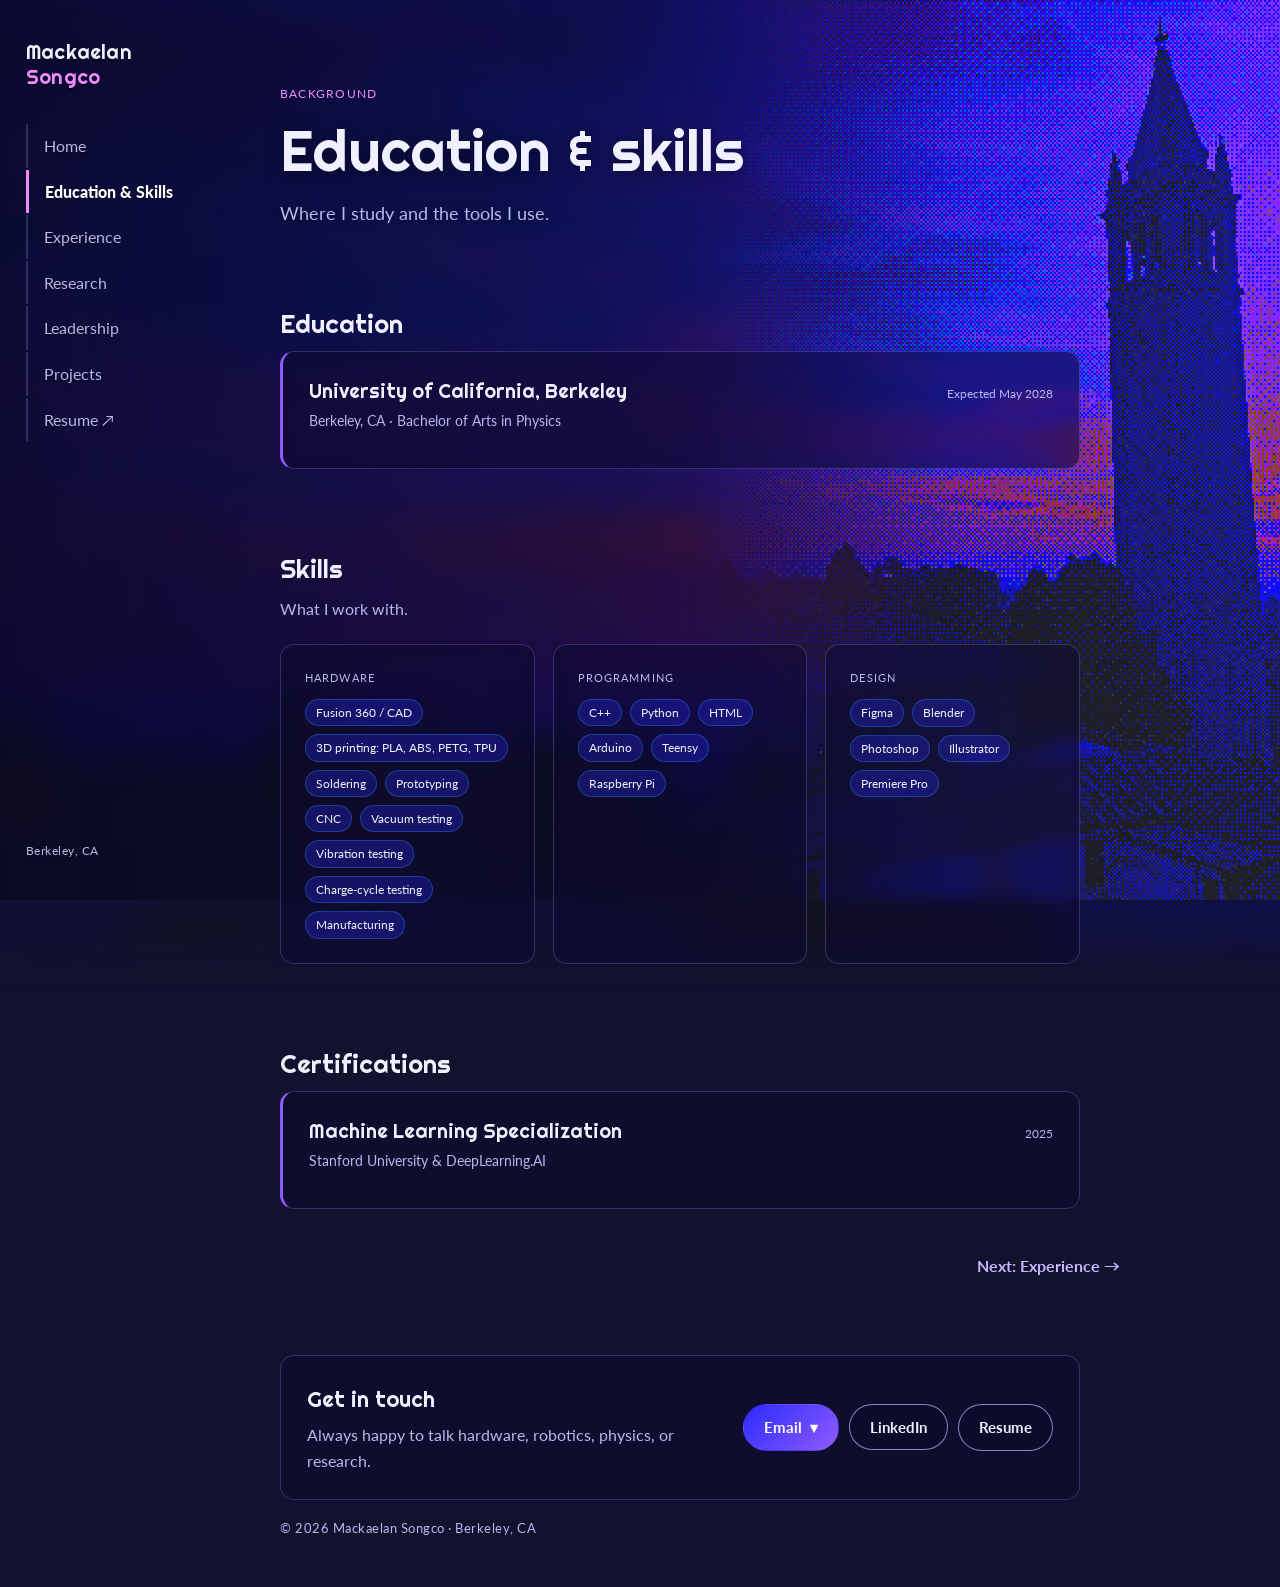
==== education.html @ f4437efa "Point resume links at uploaded PDF" ====
<!DOCTYPE html>
<html lang="en">
<head>
<meta charset="utf-8">
<meta name="viewport" content="width=device-width, initial-scale=1">
<link rel="icon" type="image/png" href="favicon.png">
<title>Education & Skills · Mackaelan Songco</title>
<meta name="description" content="Education and skills of Mackaelan Songco.">
<link rel="preconnect" href="https://fonts.googleapis.com">
<link rel="preconnect" href="https://fonts.gstatic.com" crossorigin>
<link href="https://fonts.googleapis.com/css2?family=Righteous&family=Lato:ital,wght@0,400;0,700;0,900;1,400&display=swap" rel="stylesheet">
<link rel="stylesheet" href="style.css">
</head>
<body>

<nav class="sidebar" aria-label="Main">
  <a class="brand" href="index.html">Mackaelan <span>Songco</span></a>
  <ul>
    <li><a href="index.html">Home</a></li>
    <li><a href="education.html" aria-current="page">Education & Skills</a></li>
    <li><a href="experience.html">Experience</a></li>
    <li><a href="research.html">Research</a></li>
    <li><a href="leadership.html">Leadership</a></li>
    <li><a href="projects.html">Projects</a></li>
    <li><a href="Mackaelan%20Songco%20Resume.pdf" target="_blank" rel="noopener">Resume ↗</a></li>
  </ul>
  <p class="side-foot">Berkeley, CA</p>
</nav>

<div class="page">
<main>
  <header class="page-head">
    <div class="wrap">
      <p class="eyebrow">Background</p>
      <h1>Education &amp; skills</h1>
      <p class="lede">Where I study and the tools I use.</p>
    </div>
  </header>
  <section class="block">
    <div class="wrap">
      <h2>Education</h2>
      <div class="entries">
        <article class="entry">
          <div class="entry-head">
            <h3>University of California, Berkeley</h3>
            <span class="when">Expected May 2028</span>
          </div>
          <p class="where">Berkeley, CA · Bachelor of Arts in Physics</p>
        </article>
      </div>
    </div>
  </section>

  <section class="block">
    <div class="wrap">
      <h2>Skills</h2>
      <p class="sub">What I work with.</p>
      <div class="grid">
        <div class="card">
          <p class="kicker">Hardware</p>
          <ul class="tags">
            <li>Fusion 360 / CAD</li><li>3D printing: PLA, ABS, PETG, TPU</li><li>Soldering</li><li>Prototyping</li>
            <li>CNC</li><li>Vacuum testing</li><li>Vibration testing</li><li>Charge-cycle testing</li><li>Manufacturing</li>
          </ul>
        </div>
        <div class="card">
          <p class="kicker">Programming</p>
          <ul class="tags">
            <li>C++</li><li>Python</li><li>HTML</li><li>Arduino</li><li>Teensy</li><li>Raspberry Pi</li>
          </ul>
        </div>
        <div class="card">
          <p class="kicker">Design</p>
          <ul class="tags">
            <li>Figma</li><li>Blender</li><li>Photoshop</li><li>Illustrator</li><li>Premiere Pro</li>
          </ul>
        </div>
      </div>
    </div>
  </section>

  <section class="block">
    <div class="wrap">
      <h2>Certifications</h2>
      <div class="entries">
        <article class="entry">
          <div class="entry-head">
            <h3>Machine Learning Specialization</h3>
            <span class="when">2025</span>
          </div>
          <p class="where">Stanford University &amp; DeepLearning.AI</p>
        </article>
      </div>
    </div>
  </section>
</main>
<div class="wrap next"><a href="experience.html">Next: Experience →</a></div>

<footer id="contact">
  <div class="wrap">
    <div class="card contact-card">
      <div>
        <h2>Get in touch</h2>
        <p class="sub">Always happy to talk hardware, robotics, physics, or research.</p>
      </div>
      <div class="links">
        <details class="email-box">
          <summary class="btn primary">Email</summary>
          <div class="email-list">
            <a href="mailto:mackaelansongco@berkeley.edu">mackaelansongco@berkeley.edu</a>
            <a href="mailto:mackaelansongco@gmail.com">mackaelansongco@gmail.com</a>
          </div>
        </details>
        <a class="btn" href="https://www.linkedin.com/in/mackaelan-songco-5a1137248/">LinkedIn</a>
        <a class="btn" href="Mackaelan%20Songco%20Resume.pdf" target="_blank" rel="noopener">Resume</a>
      </div>
    </div>
    <p class="small">© <span class="yr">2026</span> Mackaelan Songco · Berkeley, CA</p>
  </div>
</footer>
<script>
document.querySelectorAll('.yr').forEach(e => e.textContent = new Date().getFullYear());
document.addEventListener('click', e => { const d = document.querySelector('.email-box'); if (d && d.open && !d.contains(e.target)) d.open = false; });
</script>
</div>
</body>
</html>
---- style.css ----
/* Theme drawn from the dithered Campanile-at-dusk background:
   electric blue sky, violet haze, a thin magenta/orange sunset band, near-black silhouettes. */
:root {
  --night: #12122e;
  --ink: #f1f0ff;
  --ink-soft: #b9b8ec;
  --blue: #2b2bff;
  --sky: #2f8cff;
  --violet: #8f5bff;
  --magenta: #bb00dd;
  --sunset: #ee8cff;
  --glass: rgba(14, 12, 44, .58);
  --glass-strong: rgba(14, 12, 44, .78);
  --line: rgba(160, 150, 255, .26);
  --radius: 14px;
  --sidebar: 240px;
  --display: "Righteous", "Trebuchet MS", sans-serif;
  --sans: "Lato", -apple-system, BlinkMacSystemFont, "Segoe UI", Roboto, Helvetica, Arial, sans-serif;
  --pixel: var(--sans);
  --mono: var(--sans);
  color-scheme: dark;
}
* { box-sizing: border-box; }
html { scroll-behavior: smooth; }
body {
  margin: 0;
  font-family: var(--sans);
  color: var(--ink);
  background: var(--night);
  line-height: 1.6;
  -webkit-font-smoothing: antialiased;
  min-height: 100vh;
}

/* Fixed background, in three layers:
   1) html::before  – the image stretched to cover, blurred and dimmed, so wide screens stay on-theme
   2) body::before  – the full image at full height on the right, fading in from the left (whole tower + sunset visible)
   3) body::after   – a left-side shade so text stays readable */
html::before, body::before, body::after {
  content: ""; position: fixed; inset: 0; pointer-events: none;
}
html::before {
  z-index: -3;
  background: url("Background.png") center / cover no-repeat,
              linear-gradient(180deg, #3a1fd9 0%, #2424ff 45%, #7b3cff 62%, #c0398f 70%, #1c1c3a 78%, #14142e 100%);
  filter: blur(18px) brightness(.55) saturate(1.1);
  transform: scale(1.1);
}
body::before {
  z-index: -2;
  background: url("Background.png") right center / auto 100% no-repeat;
  image-rendering: pixelated;
  -webkit-mask-image: linear-gradient(90deg, transparent 0, transparent calc(100% - 100vh * .658), #000 calc(100% - 100vh * .658 + 260px));
          mask-image: linear-gradient(90deg, transparent 0, transparent calc(100% - 100vh * .658), #000 calc(100% - 100vh * .658 + 260px));
}
body::after {
  z-index: -1;
  background: linear-gradient(90deg, rgba(10, 9, 32, .82) 0%, rgba(10, 9, 32, .55) 45%, rgba(10, 9, 32, .12) 78%, rgba(10, 9, 32, 0) 100%);
}

a { color: #c9b6ff; text-underline-offset: 3px; }
a:hover { color: var(--sunset); }
::selection { background: var(--violet); color: #fff; }

/* ---------- Vertical, transparent sidebar ---------- */
.sidebar {
  position: fixed; top: 0; left: 0; bottom: 0; width: var(--sidebar);
  padding: 40px 26px 28px;
  display: flex; flex-direction: column; gap: 34px;
  background: transparent;
  z-index: 10;
}
.brand {
  font-family: var(--display); font-size: 1.25rem; line-height: 1.25; letter-spacing: .01em;
  color: var(--ink); text-decoration: none; text-shadow: 0 2px 0 rgba(0,0,0,.45);
}
.brand span { display: block; color: var(--sunset); }
.sidebar ul { list-style: none; margin: 0; padding: 0; display: flex; flex-direction: column; gap: 2px; }
.sidebar ul a {
  position: relative; display: block; padding: 9px 12px 9px 16px;
  color: var(--ink-soft); text-decoration: none; font-family: var(--sans); font-size: 1rem; font-weight: 400;
  border-left: 2px solid rgba(185, 184, 236, .22);
  transition: color .15s ease, border-color .15s ease, padding-left .15s ease;
  text-shadow: 0 1px 2px rgba(0,0,0,.6);
}
.sidebar ul a:hover { color: var(--ink); border-left-color: var(--violet); padding-left: 20px; }
.sidebar ul a[aria-current="page"] { color: #fff; border-left: 3px solid var(--sunset); font-weight: 900; }
.sidebar .side-foot { margin-top: auto; font-family: var(--pixel); font-size: .72rem; color: var(--ink-soft); letter-spacing: .04em; text-shadow: 0 1px 2px rgba(0,0,0,.6); }

.page { margin-left: var(--sidebar); }
.wrap { max-width: 880px; padding: 0 40px; }

@media (max-width: 860px) {
  .sidebar { position: static; width: auto; padding: 22px 20px 6px; gap: 14px; }
  .sidebar ul { flex-direction: row; overflow-x: auto; scrollbar-width: none; gap: 4px; }
  .sidebar ul::-webkit-scrollbar { display: none; }
  .sidebar ul a { white-space: nowrap; border-left: 0; border-bottom: 2px solid rgba(185, 184, 236, .22); padding: 6px 10px; }
  .sidebar ul a:hover { padding-left: 10px; border-bottom-color: var(--violet); }
  .sidebar ul a[aria-current="page"] { border-left: 0; border-bottom: 3px solid var(--sunset); }
  .sidebar .side-foot { display: none; }
  .brand span { display: inline; }
  .page { margin-left: 0; }
  .wrap { padding: 0 20px; }
  body::after { background: linear-gradient(180deg, rgba(10, 9, 32, .72), rgba(10, 9, 32, .5)); }
  body::before { -webkit-mask-image: none; mask-image: none; }
}

/* ---------- Headings ---------- */
.page-head { padding: 84px 0 36px; }
.eyebrow { font-family: var(--pixel); font-size: .78rem; letter-spacing: .1em; text-transform: uppercase; color: var(--sunset); margin: 0 0 14px; }
h1 { font-family: var(--display); font-weight: 400; font-size: clamp(2.3rem, 5.5vw, 3.6rem); line-height: 1.1; letter-spacing: 0; margin: 0 0 18px; text-shadow: 0 3px 18px rgba(0,0,0,.45); }
h2 { font-family: var(--display); font-weight: 400; font-size: 1.6rem; letter-spacing: 0; margin: 0 0 6px; }
.lede { font-size: 1.12rem; color: var(--ink-soft); max-width: 58ch; margin: 0; text-shadow: 0 1px 8px rgba(0,0,0,.5); }
.sub { color: var(--ink-soft); margin: 0 0 22px; }

.hero { padding: 120px 0 64px; }
.hero h1 { font-size: clamp(2.6rem, 6.5vw, 4.4rem); max-width: 14ch; }
.hero .lede { margin-bottom: 32px; }

/* ---------- Buttons ---------- */
.btns { display: flex; flex-wrap: wrap; gap: 12px; }
.btn {
  display: inline-block; padding: 10px 20px; border-radius: 999px;
  font-family: var(--sans); font-weight: 700; font-size: .95rem; text-decoration: none;
  border: 1.5px solid rgba(201, 182, 255, .7); color: var(--ink);
  background: rgba(14, 12, 44, .35); backdrop-filter: blur(4px);
  transition: background .15s ease, border-color .15s ease, color .15s ease;
}
.btn:hover { border-color: var(--sunset); color: #fff; background: rgba(238, 140, 255, .16); }
.btn.primary { background: linear-gradient(135deg, var(--blue), var(--violet)); border-color: transparent; color: #fff; }
.btn.primary:hover { background: linear-gradient(135deg, var(--violet), var(--magenta)); color: #fff; }

section.block { padding: 40px 0; }

/* ---------- Glass cards ---------- */
.grid { display: grid; gap: 18px; grid-template-columns: repeat(auto-fit, minmax(240px, 1fr)); }
.card, .entry, .stat, .courses li {
  background: var(--glass);
  border: 1px solid var(--line);
  border-radius: var(--radius);
  backdrop-filter: blur(8px) saturate(120%);
  -webkit-backdrop-filter: blur(8px) saturate(120%);
}
.card { padding: 24px; transition: transform .2s ease, border-color .2s ease, background .2s ease; }
a.card { display: block; color: inherit; text-decoration: none; }
a.card:hover { transform: translateY(-3px); border-color: rgba(238, 140, 255, .6); background: var(--glass-strong); color: inherit; }
a.card .go { color: #c9b6ff; font-weight: 600; font-size: .9rem; }
a.card:hover .go { color: var(--sunset); }
.card h3 { margin: 0 0 6px; font-family: var(--display); font-weight: 400; font-size: 1.2rem; }
.card p { margin: 0 0 12px; color: var(--ink-soft); }
.kicker { font-family: var(--pixel); font-size: .7rem; letter-spacing: .1em; text-transform: uppercase; color: var(--sky); margin: 0 0 10px; }

/* ---------- Entries ---------- */
.entries { display: grid; gap: 18px; }
.entry { padding: 24px 26px; border-left: 3px solid var(--violet); }
.entry:hover { border-left-color: var(--sunset); }
.entry-head { display: flex; flex-wrap: wrap; justify-content: space-between; gap: 4px 16px; align-items: baseline; }
.entry h3 { margin: 0; font-family: var(--display); font-weight: 400; font-size: 1.22rem; }
.entry h3 .org { font-family: var(--display); font-weight: 400; }
.entry .org { color: #c9b6ff; font-weight: 600; }
.entry .when { font-family: var(--mono); font-size: .78rem; color: var(--ink-soft); white-space: nowrap; }
.entry .where { font-size: .9rem; color: var(--ink-soft); margin: 2px 0 12px; }
.entry ul.points { margin: 0 0 14px; padding-left: 20px; }
.entry ul.points li { margin: 4px 0; }
.entry ul.points li::marker { color: var(--sunset); }
.badge { display: inline-block; font-family: var(--pixel); font-size: .62rem; letter-spacing: .06em; padding: 3px 8px; border-radius: 999px; background: var(--sunset); color: #1b0f2e; margin-left: 8px; vertical-align: middle; }
.tags { display: flex; flex-wrap: wrap; gap: 8px; list-style: none; padding: 0; margin: 0; }
.tags li { background: rgba(43, 43, 255, .28); border: 1px solid rgba(47, 140, 255, .35); color: var(--ink); font-size: .76rem; padding: 3px 10px; border-radius: 999px; }

/* ---------- Projects ---------- */
.project { display: grid; grid-template-columns: 1fr 1.2fr; gap: 26px; align-items: center; }
.project svg { width: 100%; height: auto; border-radius: 10px; display: block; image-rendering: pixelated; }
.project ul.points li::marker { color: var(--sunset); }
@media (max-width: 1100px) { .project { grid-template-columns: 1fr; } }

/* ---------- Lists ---------- */
.now { list-style: none; padding: 0; margin: 0; display: grid; gap: 10px; }
.now li { position: relative; padding-left: 22px; }
.now li::before { content: ""; position: absolute; left: 2px; top: .55em; width: 8px; height: 8px; background: var(--sunset); }
.now strong { color: var(--ink); }
.now span { color: var(--ink-soft); }
.now-box { padding: 22px 24px; }

.courses { list-style: none; padding: 0; margin: 0; display: grid; gap: 12px; }
.courses li { display: grid; grid-template-columns: 110px 1fr auto; gap: 16px; align-items: baseline; padding: 14px 20px; border-radius: var(--radius); }
.courses .code { font-family: var(--mono); color: var(--sunset); font-weight: 600; }
.courses .term { font-family: var(--mono); font-size: .78rem; color: var(--ink-soft); }
@media (max-width: 560px) { .courses li { grid-template-columns: 1fr; gap: 2px; } }

.stats { display: grid; grid-template-columns: repeat(auto-fit, minmax(150px, 1fr)); gap: 14px; }
.stat { padding: 18px 20px; }
.stat b { display: block; font-family: var(--display); font-weight: 400; font-size: 2rem; line-height: 1.15; color: var(--sunset); margin-bottom: 4px; }
.stat span { font-size: .86rem; color: var(--ink-soft); }

/* ---------- Next link ---------- */
.next { display: flex; justify-content: flex-end; padding: 4px 0 40px; }
.next a { font-family: var(--sans); font-weight: 700; text-decoration: none; }

/* ---------- Footer / contact ---------- */
footer { padding: 36px 0 48px; }
footer .wrap { display: grid; gap: 18px; }
footer .contact-card { padding: 26px; display: grid; grid-template-columns: 1fr auto; gap: 20px; align-items: center; }
footer h2 { font-size: 1.35rem; }
footer .sub { margin: 0; }
footer .links { display: flex; flex-wrap: wrap; gap: 10px; }
footer .small { color: var(--ink-soft); font-size: .8rem; margin: 0; font-family: var(--pixel); letter-spacing: .04em; }
@media (max-width: 1000px) { footer .contact-card { grid-template-columns: 1fr; } }

/* Email reveal */
.email-box { position: relative; }
.email-box summary { list-style: none; cursor: pointer; user-select: none; }
.email-box summary::-webkit-details-marker { display: none; }
.email-box summary::after { content: "▾"; display: inline-block; margin-left: 8px; transition: transform .2s ease; }
.email-box[open] summary::after { transform: rotate(180deg); }
.email-list {
  position: absolute; bottom: calc(100% + 8px); left: 0; z-index: 20;
  display: grid; gap: 4px; min-width: 280px;
  background: var(--glass-strong); border: 1px solid var(--line); border-radius: var(--radius);
  backdrop-filter: blur(10px); -webkit-backdrop-filter: blur(10px);
  padding: 10px; box-shadow: 0 12px 30px rgba(0,0,0,.4);
}
.email-list a { display: block; padding: 8px 12px; border-radius: 10px; text-decoration: none; font-weight: 500; color: var(--ink); }
.email-list a:hover { background: rgba(238, 140, 255, .18); color: #fff; }

/* ---------- Clickable projects + detail pop-up ---------- */
.project { cursor: pointer; }
.project:hover, .project:focus-visible { border-color: rgba(238, 140, 255, .6); background: var(--glass-strong); outline: none; }
.project .meta { font-family: var(--mono); font-size: .8rem; color: var(--ink-soft); margin: 0 0 10px; }
.project .go { display: inline-block; margin-top: 14px; color: #c9b6ff; font-weight: 700; font-size: .9rem; }
.project:hover .go, .project:focus-visible .go { color: var(--sunset); }

.project-dialog {
  width: min(960px, calc(100vw - 32px)); max-height: calc(100vh - 48px);
  padding: 0; border: 1px solid transparent; border-radius: 18px;
  background: rgba(14, 12, 44, .92); color: var(--ink);
  backdrop-filter: blur(14px); -webkit-backdrop-filter: blur(14px);
  box-shadow: 0 30px 80px rgba(0, 0, 0, .55);
  overflow: auto;
}
.project-dialog::backdrop { background: rgba(8, 6, 26, .7); backdrop-filter: blur(4px); }
.project-dialog[open] { display: grid; grid-template-columns: 1.15fr 1fr; }
/* Open: the window grows out of the card you clicked; content rises in after it. Close: it shrinks and fades. */
.project-dialog.anim-in { animation: dlg-in .45s cubic-bezier(.16, 1, .3, 1) both; }
.project-dialog.anim-in::backdrop { animation: bd-in .35s ease both; }
.project-dialog.anim-in .dlg-gallery { animation: dlg-rise .5s .08s cubic-bezier(.16, 1, .3, 1) both; }
.project-dialog.anim-in .dlg-body { animation: dlg-rise .5s .16s cubic-bezier(.16, 1, .3, 1) both; }
.project-dialog.anim-out { animation: dlg-out .24s cubic-bezier(.4, 0, 1, 1) both; }
.project-dialog.anim-out::backdrop { animation: bd-out .24s ease both; }
@keyframes dlg-in { from { opacity: 0; transform: translate(var(--dx, 0), var(--dy, 0)) scale(.55); } to { opacity: 1; transform: none; } }
@keyframes dlg-out { from { opacity: 1; transform: none; } to { opacity: 0; transform: translateY(14px) scale(.94); } }
@keyframes dlg-rise { from { opacity: 0; transform: translateY(14px); } to { opacity: 1; transform: none; } }
@keyframes bd-in { from { opacity: 0; } to { opacity: 1; } }
@keyframes bd-out { from { opacity: 1; } to { opacity: 0; } }
.project:active { transform: scale(.985); }
@media (prefers-reduced-motion: reduce) {
  .project-dialog.anim-in, .project-dialog.anim-out, .project-dialog.anim-in .dlg-gallery, .project-dialog.anim-in .dlg-body,
  .project-dialog.anim-in::backdrop, .project-dialog.anim-out::backdrop { animation-duration: .01ms; animation-delay: 0s; }
}
.dlg-close {
  position: absolute; top: 12px; right: 12px; z-index: 2; width: 36px; height: 36px; border-radius: 50%;
  border: 1px solid var(--line); background: rgba(14, 12, 44, .7); color: var(--ink); font-size: 1rem; cursor: pointer;
}
.dlg-close:hover { border-color: var(--sunset); color: var(--sunset); }
.dlg-gallery { padding: 20px; display: grid; gap: 12px; align-content: start; }
.dlg-main { border-radius: 12px; overflow: hidden; background: #0b0a24; aspect-ratio: 4 / 3; display: grid; place-items: center; }
.dlg-main img, .dlg-main svg { width: 100%; height: 100%; object-fit: cover; display: block; }
.dlg-main:has(> svg) { aspect-ratio: 360 / 220; }
.dlg-thumbs { display: grid; grid-template-columns: repeat(auto-fill, minmax(70px, 1fr)); gap: 8px; }
.dlg-thumbs button { padding: 0; border: 2px solid transparent; border-radius: 8px; overflow: hidden; cursor: pointer; background: none; aspect-ratio: 1; }
.dlg-thumbs button img { width: 100%; height: 100%; object-fit: cover; display: block; }
.dlg-thumbs button.on, .dlg-thumbs button:hover { border-color: var(--sunset); }
.dlg-body { padding: 28px 28px 28px 8px; }
.dlg-body h3 { font-family: var(--display); font-weight: 400; font-size: 1.7rem; margin: 0 0 12px; padding-right: 40px; }
.dlg-body h4 { font-family: var(--display); font-weight: 400; font-size: 1.05rem; color: #c9b6ff; margin: 20px 0 6px; }
.dlg-body .dlg-overview { color: var(--ink-soft); margin: 0; }
.dlg-body ul.points { margin: 0; padding-left: 20px; }
.dlg-body ul.points li { margin: 4px 0; }
.dlg-body ul.points li::marker { color: var(--sunset); }
@media (max-width: 760px) {
  .project-dialog[open] { grid-template-columns: 1fr; }
  .dlg-body { padding: 4px 22px 24px; }
}

/* Keep the page behind still while a project window is open */
html { scrollbar-gutter: stable; }
html:has(.project-dialog[open]) { overflow: hidden; }
.project-dialog { overscroll-behavior: contain; }
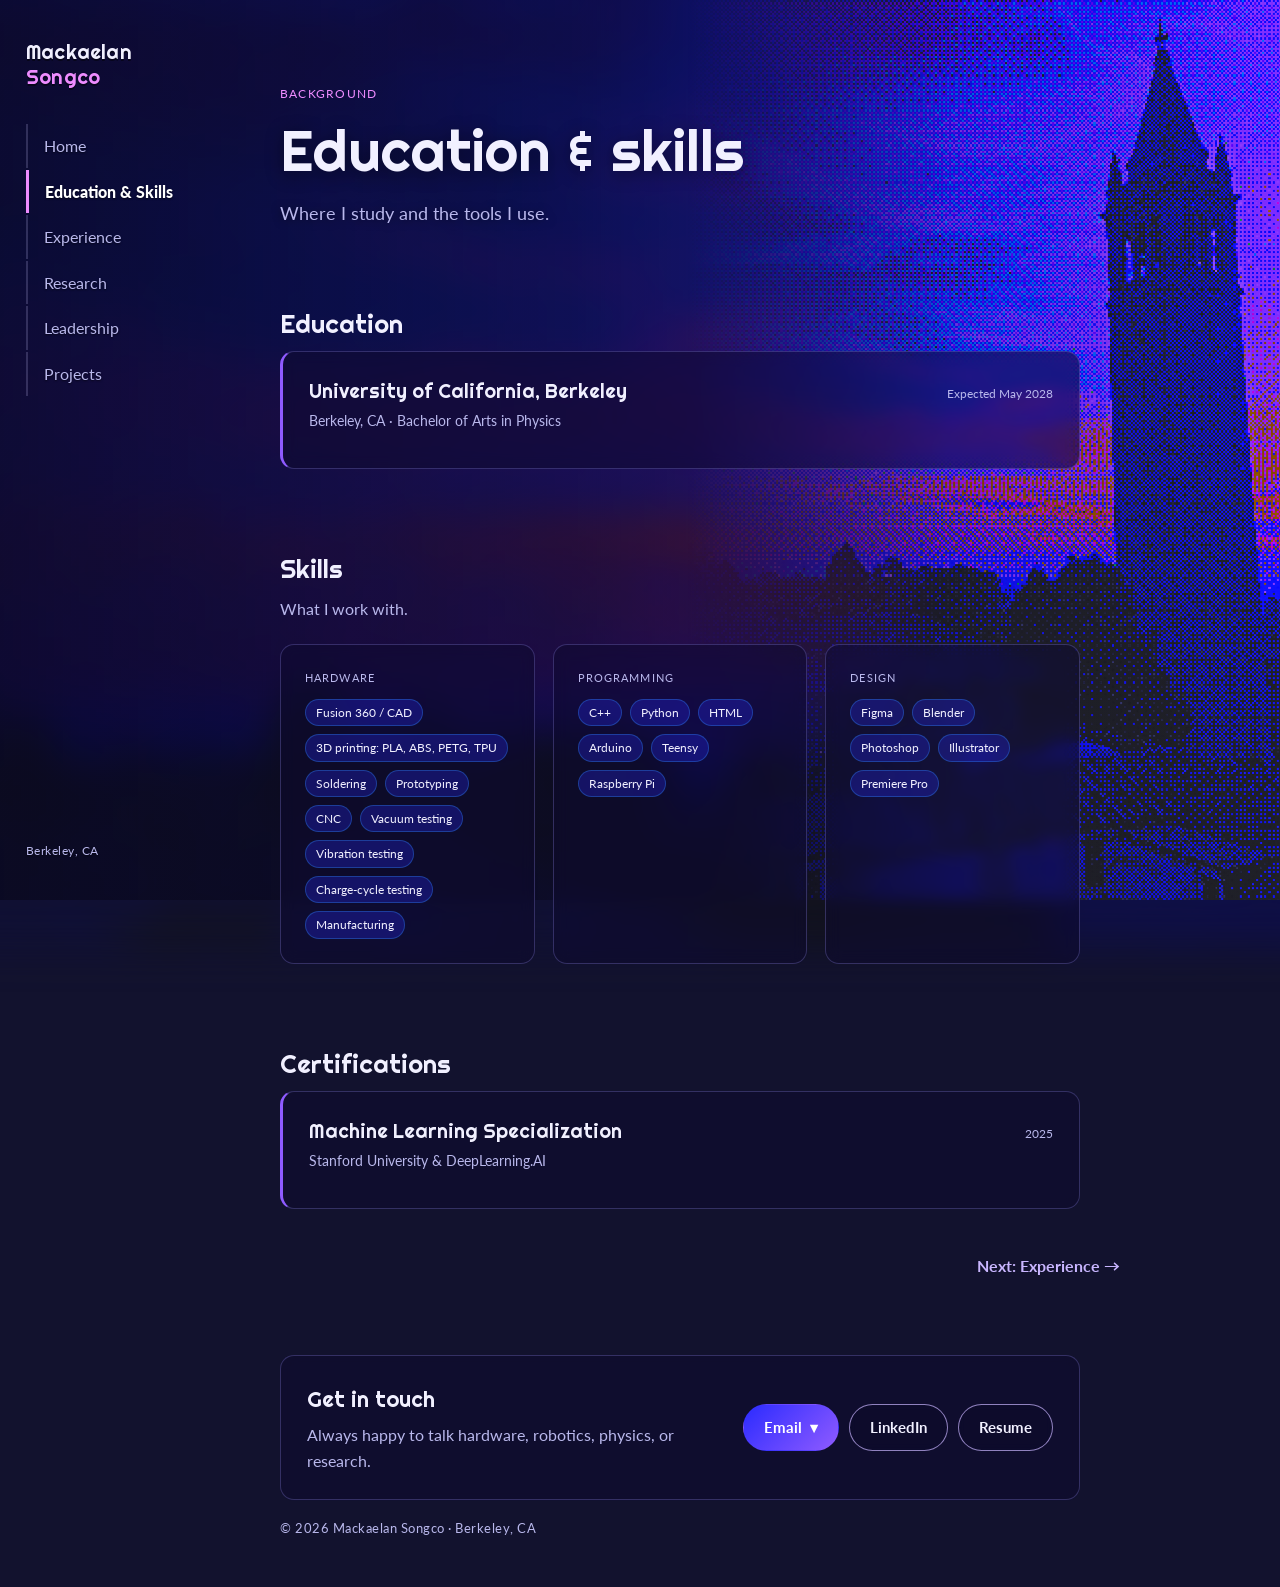
==== commit 89501f70: "Resume opens in a pop-up viewer; remove menu link" ====
--- a/education.html
+++ b/education.html
@@ -22,7 +22,6 @@
     <li><a href="research.html">Research</a></li>
     <li><a href="leadership.html">Leadership</a></li>
     <li><a href="projects.html">Projects</a></li>
-    <li><a href="Mackaelan%20Songco%20Resume.pdf" target="_blank" rel="noopener">Resume ↗</a></li>
   </ul>
   <p class="side-foot">Berkeley, CA</p>
 </nav>
@@ -112,7 +111,7 @@
           </div>
         </details>
         <a class="btn" href="https://www.linkedin.com/in/mackaelan-songco-5a1137248/">LinkedIn</a>
-        <a class="btn" href="Mackaelan%20Songco%20Resume.pdf" target="_blank" rel="noopener">Resume</a>
+        <a class="btn" href="Mackaelan%20Songco%20Resume.pdf" data-open-resume>Resume</a>
       </div>
     </div>
     <p class="small">© <span class="yr">2026</span> Mackaelan Songco · Berkeley, CA</p>
@@ -122,6 +121,39 @@
 document.querySelectorAll('.yr').forEach(e => e.textContent = new Date().getFullYear());
 document.addEventListener('click', e => { const d = document.querySelector('.email-box'); if (d && d.open && !d.contains(e.target)) d.open = false; });
 </script>
+<dialog class="project-dialog resume-dialog" id="dlg-resume" aria-labelledby="dlg-resume-title">
+  <div class="resume-head">
+    <h3 id="dlg-resume-title">Resume</h3>
+    <div class="resume-actions">
+      <a class="btn" href="Mackaelan%20Songco%20Resume.pdf" download>Download</a>
+      <a class="btn" href="Mackaelan%20Songco%20Resume.pdf" target="_blank" rel="noopener">Open in new tab ↗</a>
+    </div>
+  </div>
+  <button class="dlg-close" type="button" aria-label="Close">✕</button>
+  <div class="resume-frame"><iframe title="Mackaelan Songco's resume" data-src="Mackaelan%20Songco%20Resume.pdf#view=FitH&amp;navpanes=0"></iframe></div>
+</dialog>
+<script>
+(() => {
+  const d = document.getElementById('dlg-resume'); if (!d) return;
+  const frame = d.querySelector('iframe');
+  const close = () => {
+    if (!d.open || d.classList.contains('anim-out')) return;
+    d.classList.remove('anim-in'); d.classList.add('anim-out');
+    setTimeout(() => { d.classList.remove('anim-out'); d.close(); }, 250);
+  };
+  document.querySelectorAll('[data-open-resume]').forEach(btn => btn.addEventListener('click', e => {
+    e.preventDefault();
+    const r = btn.getBoundingClientRect();
+    d.style.setProperty('--dx', `${r.left + r.width / 2 - innerWidth / 2}px`);
+    d.style.setProperty('--dy', `${r.top + r.height / 2 - innerHeight / 2}px`);
+    if (!frame.getAttribute('src')) frame.src = frame.dataset.src;
+    d.classList.remove('anim-out'); d.classList.add('anim-in'); d.showModal();
+  }));
+  d.querySelector('.dlg-close').addEventListener('click', close);
+  d.addEventListener('click', e => { if (e.target === d) close(); });
+  d.addEventListener('cancel', e => { e.preventDefault(); close(); });
+})();
+</script>
 </div>
 </body>
 </html>
--- a/style.css
+++ b/style.css
@@ -285,3 +285,14 @@
 html { scrollbar-gutter: stable; }
 html:has(.project-dialog[open]) { overflow: hidden; }
 .project-dialog { overscroll-behavior: contain; }
+
+/* ---------- Resume viewer (opens like the project windows) ---------- */
+.resume-dialog { width: min(920px, calc(100vw - 32px)); height: calc(100vh - 48px); }
+.resume-dialog[open] { display: flex; flex-direction: column; }
+.resume-head { display: flex; flex-wrap: wrap; align-items: center; justify-content: space-between; gap: 12px; padding: 16px 64px 14px 22px; }
+.resume-head h3 { font-family: var(--display); font-weight: 400; font-size: 1.5rem; margin: 0; }
+.resume-actions { display: flex; flex-wrap: wrap; gap: 8px; }
+.resume-actions .btn { padding: 7px 14px; font-size: .85rem; }
+.resume-frame { flex: 1; min-height: 0; padding: 0 16px 16px; }
+.resume-frame iframe { width: 100%; height: 100%; border: 0; border-radius: 12px; background: #fff; display: block; }
+.project-dialog.anim-in .resume-frame, .project-dialog.anim-in .resume-head { animation: dlg-rise .5s .1s cubic-bezier(.16, 1, .3, 1) both; }
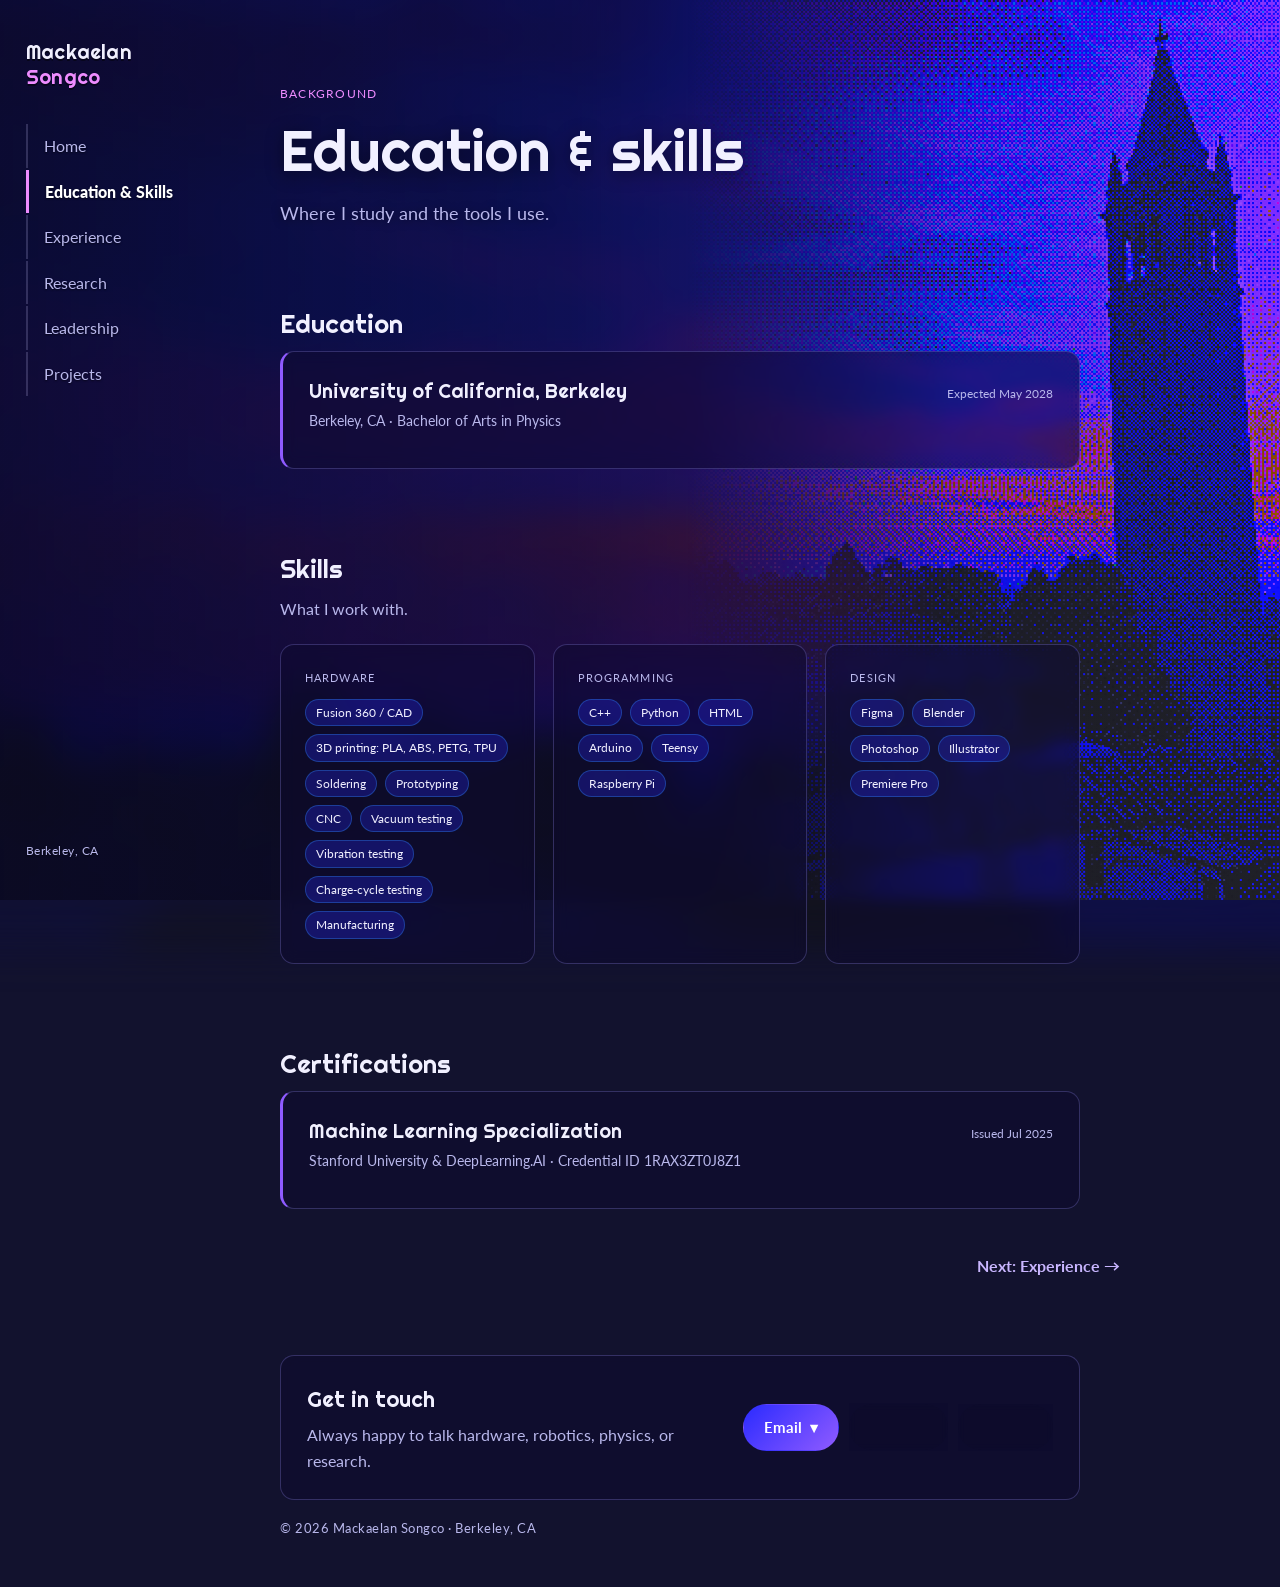
==== commit 669d195c: "Add LinkedIn experience, roles, volunteering, and claw project" ====
--- a/education.html
+++ b/education.html
@@ -85,9 +85,9 @@
         <article class="entry">
           <div class="entry-head">
             <h3>Machine Learning Specialization</h3>
-            <span class="when">2025</span>
+            <span class="when">Issued Jul 2025</span>
           </div>
-          <p class="where">Stanford University &amp; DeepLearning.AI</p>
+          <p class="where">Stanford University &amp; DeepLearning.AI · Credential ID 1RAX3ZT0J8Z1</p>
         </article>
       </div>
     </div>
--- a/style.css
+++ b/style.css
@@ -296,3 +296,27 @@
 .resume-frame { flex: 1; min-height: 0; padding: 0 16px 16px; }
 .resume-frame iframe { width: 100%; height: 100%; border: 0; border-radius: 12px; background: #fff; display: block; }
 .project-dialog.anim-in .resume-frame, .project-dialog.anim-in .resume-head { animation: dlg-rise .5s .1s cubic-bezier(.16, 1, .3, 1) both; }
+
+/* ---------- Home hero photo ---------- */
+.hero-grid { display: grid; grid-template-columns: minmax(0, 1fr) minmax(220px, 300px); gap: 44px; align-items: center; max-width: 1040px; }
+.hero-grid .hero-text { min-width: 0; }
+.hero-photo {
+  margin: 0; border-radius: 22px; overflow: hidden; aspect-ratio: 560 / 680;
+  box-shadow: 0 0 0 1px rgba(238, 140, 255, .35), 0 24px 60px rgba(0, 0, 0, .5), 0 0 70px rgba(143, 91, 255, .35);
+  transition: transform .45s cubic-bezier(.16, 1, .3, 1);
+}
+.hero-photo:hover { transform: scale(1.02); }
+.hero-photo img { width: 100%; height: 100%; object-fit: cover; display: block; }
+@media (max-width: 1100px) { .hero-grid { grid-template-columns: minmax(0, 1fr) 240px; gap: 28px; } }
+@media (max-width: 760px) {
+  .hero-grid { grid-template-columns: 1fr; gap: 24px; }
+  .hero-photo { order: -1; width: min(240px, 68%); }
+}
+.hero-grid:has(.hero-photo[hidden]) { grid-template-columns: 1fr; }
+
+/* ---------- Role history + placeholders ---------- */
+.roles { list-style: none; margin: 0 0 14px; padding: 10px 14px; border-radius: 10px; background: rgba(143, 91, 255, .1); display: grid; gap: 4px; }
+.roles li { display: flex; justify-content: space-between; gap: 12px; flex-wrap: wrap; font-size: .92rem; }
+.roles li span:first-child { font-weight: 700; }
+.roles .when { font-family: var(--mono); font-size: .78rem; color: var(--ink-soft); }
+.ph { color: var(--ink-soft); font-style: italic; opacity: .85; }
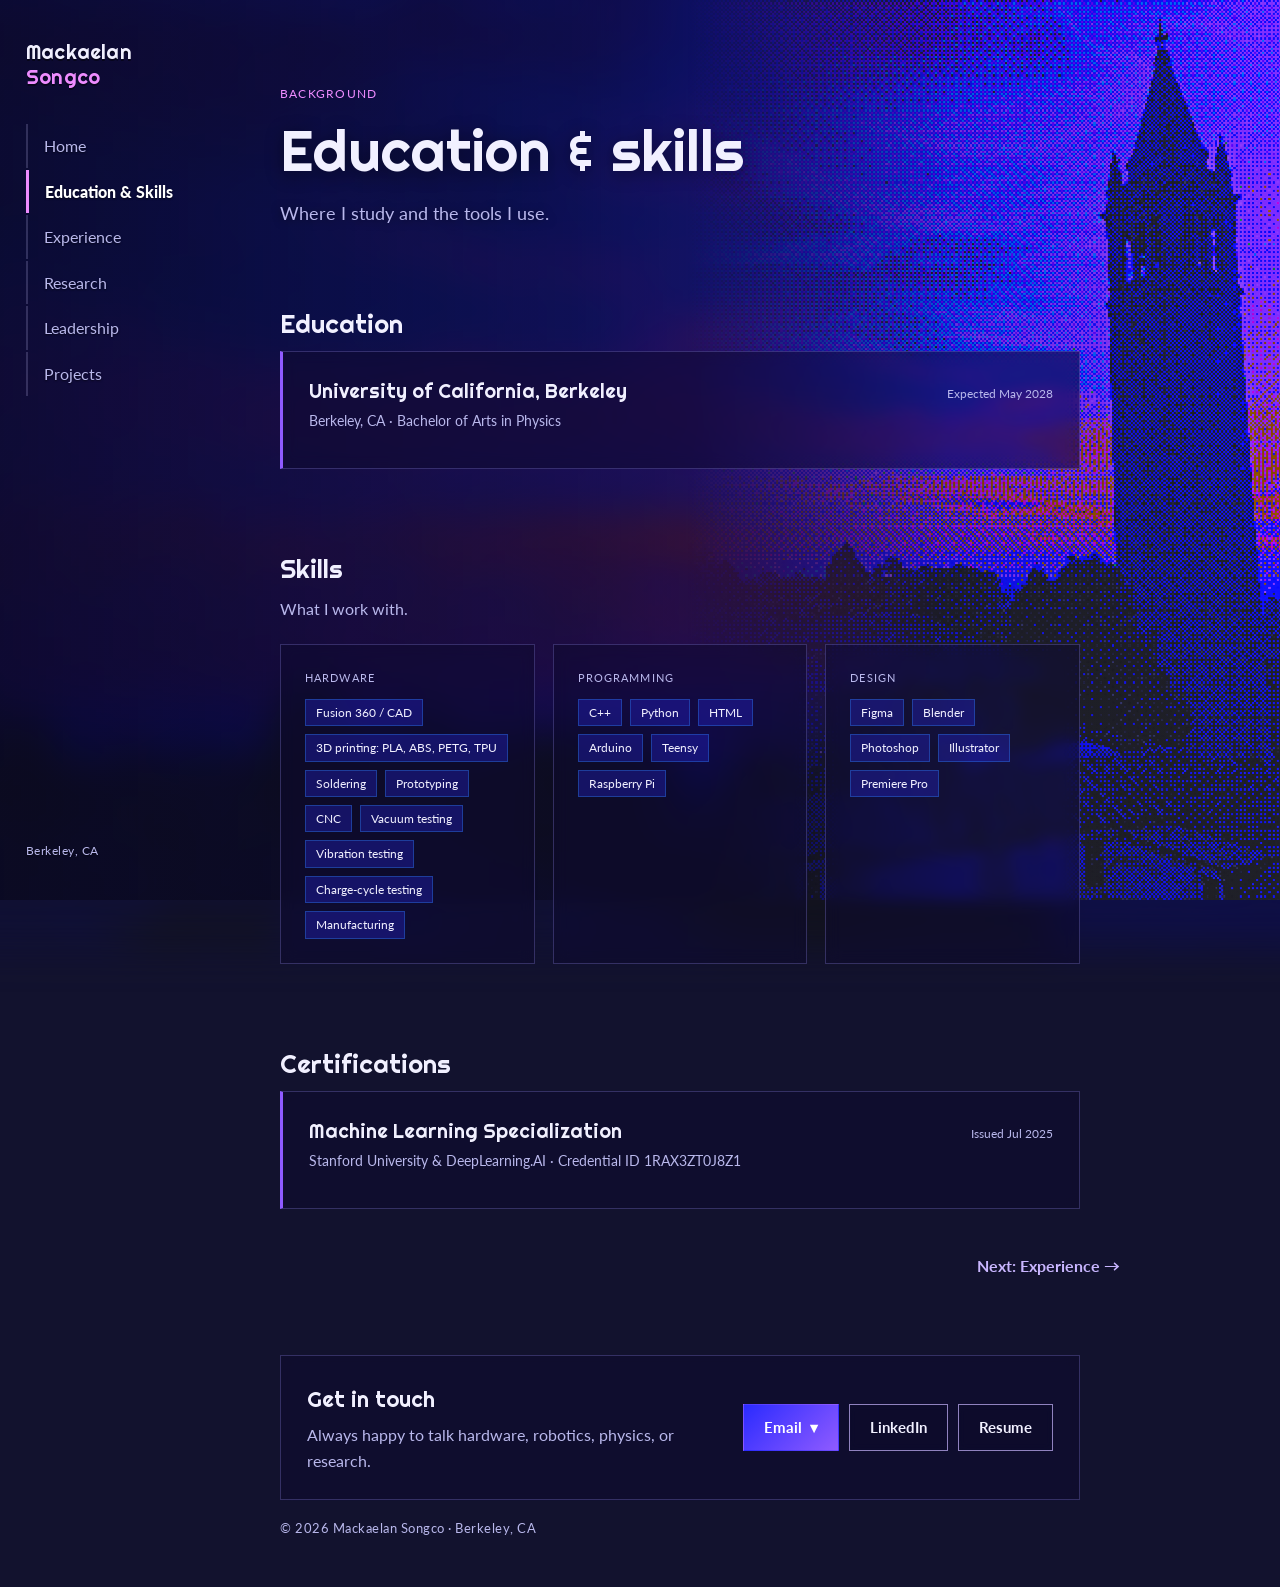
==== commit 35061ac2: "Rotating Instagram belt and themed custom cursor" ====
--- a/education.html
+++ b/education.html
@@ -155,5 +155,6 @@
 })();
 </script>
 </div>
+<script src="cursor.js" defer></script>
 </body>
 </html>
--- a/style.css
+++ b/style.css
@@ -320,3 +320,100 @@
 .roles li span:first-child { font-weight: 700; }
 .roles .when { font-family: var(--mono); font-size: .78rem; color: var(--ink-soft); }
 .ph { color: var(--ink-soft); font-style: italic; opacity: .85; }
+
+/* ---------- Square corners on every box (buttons and tags stay rounded) ---------- */
+:root { --radius: 0; }
+.card, .entry, .stat, .courses li, .contact-card, .roles,
+.project svg, .hero-photo, .project-dialog, .dlg-main, .dlg-thumbs button,
+.email-list, .email-list a, .resume-frame iframe { border-radius: 0; }
+.btn, .tags li, .badge, .dlg-close { border-radius: 0; }
+
+/* ---------- Smaller projects grid ---------- */
+.small-grid { display: grid; grid-template-columns: repeat(auto-fit, minmax(220px, 1fr)); gap: 18px; }
+.project.small { grid-template-columns: 1fr; gap: 14px; align-items: start; align-content: start; padding: 18px; }
+.project.small svg { order: -1; }
+.project.small h3 { font-size: 1.1rem; }
+.project.small p { margin-bottom: 10px; }
+.project.small .go { margin-top: 10px; }
+
+/* ---------- Social media graphics gallery + lightbox ---------- */
+.graphics { margin: 4px 0 16px; }
+.graphics h4 { font-family: var(--display); font-weight: 400; font-size: 1rem; color: #c9b6ff; margin: 0 0 8px; }
+.graphics-grid { display: grid; grid-template-columns: repeat(auto-fill, minmax(110px, 1fr)); gap: 8px; }
+.graphics-grid button { padding: 0; border: 1px solid var(--line); background: none; cursor: zoom-in; aspect-ratio: 4 / 5; overflow: hidden; }
+.graphics-grid button:hover { border-color: var(--sunset); }
+.graphics-grid img { width: 100%; height: 100%; object-fit: cover; display: block; transition: transform .3s ease; }
+.graphics-grid button:hover img { transform: scale(1.05); }
+.lightbox { padding: 0; border: 0; background: transparent; overflow: visible; max-width: none; max-height: none; }
+.lightbox::backdrop { background: rgba(8, 6, 26, .85); backdrop-filter: blur(4px); }
+.lightbox[open] { animation: dlg-in .35s cubic-bezier(.16, 1, .3, 1) both; }
+.lightbox img { display: block; max-width: min(1000px, 86vw); max-height: 86vh; width: auto; height: auto; }
+.lightbox .dlg-close { top: -16px; right: -16px; }
+.lb-nav {
+  position: absolute; top: 50%; transform: translateY(-50%); width: 42px; height: 42px;
+  border: 1px solid var(--line); background: rgba(14, 12, 44, .8); color: var(--ink); font-size: 1.6rem; line-height: 1; cursor: pointer;
+}
+.lb-nav:hover { border-color: var(--sunset); color: var(--sunset); }
+.lb-prev { left: -58px; } .lb-next { right: -58px; }
+.lightbox.single .lb-nav { display: none; }
+@media (max-width: 760px) { .lb-prev { left: 6px; } .lb-next { right: 6px; } .lightbox .dlg-close { top: 6px; right: 6px; } }
+
+/* ---------- Instagram post carousel (multi-image posts shown as an overlapping stack) ---------- */
+.ig { margin: 6px 0 18px; }
+.ig-head { display: flex; align-items: center; justify-content: space-between; gap: 12px; margin-bottom: 4px; }
+.ig-head h4 { font-family: var(--display); font-weight: 400; font-size: 1rem; color: #c9b6ff; margin: 0; }
+.ig-arrows { display: flex; gap: 6px; }
+.ig-arrows button { width: 32px; height: 32px; border: 1px solid var(--line); background: rgba(14, 12, 44, .6); color: var(--ink); font-size: 1.3rem; line-height: 1; cursor: pointer; }
+.ig-arrows button:hover { border-color: var(--sunset); color: var(--sunset); }
+.ig-track {
+  display: flex; gap: 30px; overflow-x: auto; scroll-snap-type: x mandatory; scroll-behavior: smooth;
+  padding: 26px 30px 12px 2px; scrollbar-width: thin; scrollbar-color: rgba(143, 91, 255, .5) transparent;
+}
+.ig-post {
+  position: relative; flex: 0 0 150px; aspect-ratio: 4 / 5; padding: 0; border: 0; background: none;
+  cursor: zoom-in; scroll-snap-align: start;
+}
+.ig-post img {
+  position: absolute; inset: 0; width: 100%; height: 100%; object-fit: cover; display: block;
+  border: 1px solid var(--line); box-shadow: 0 8px 22px rgba(0, 0, 0, .45);
+  transform: translate(calc(var(--k) * 9px), calc(var(--k) * -9px));
+  filter: brightness(calc(1 - var(--k) * .18));
+  transition: transform .35s cubic-bezier(.16, 1, .3, 1), filter .35s ease, border-color .2s ease;
+}
+.ig-post:hover img, .ig-post:focus-visible img { transform: translate(calc(var(--k) * 16px), calc(var(--k) * -14px)); border-color: rgba(238, 140, 255, .7); }
+.ig-post:hover img[style*="--k:0"] { transform: translate(-3px, 3px); }
+.ig-post:focus-visible { outline: 2px solid var(--sunset); outline-offset: 4px; }
+.ig-badge {
+  position: absolute; top: 6px; right: 6px; z-index: 5; padding: 2px 7px; font-size: .72rem; font-weight: 700;
+  background: rgba(14, 12, 44, .8); color: #fff; border: 1px solid rgba(238, 140, 255, .5);
+}
+.lb-count { position: absolute; left: 0; right: 0; bottom: -34px; margin: 0; text-align: center; color: var(--ink-soft); font-size: .9rem; }
+.entries > *, .entry, .ig { min-width: 0; }
+
+/* ---------- Rotating Instagram belt ---------- */
+.ig-track {
+  overflow: hidden; scroll-snap-type: none; padding: 30px 0 18px; position: relative;
+  cursor: grab; touch-action: pan-y; user-select: none;
+  -webkit-mask-image: linear-gradient(90deg, transparent 0, #000 9%, #000 91%, transparent 100%);
+          mask-image: linear-gradient(90deg, transparent 0, #000 9%, #000 91%, transparent 100%);
+}
+.ig-track.dragging { cursor: grabbing; }
+.ig-belt { display: flex; gap: 30px; width: max-content; padding: 0 24px; will-change: transform; }
+.ig-post { will-change: transform, opacity; transform-origin: 50% 50%; }
+
+/* ---------- Custom cursor (mouse only) ---------- */
+html.custom-cursor, html.custom-cursor * { cursor: none !important; }
+html.custom-cursor:has(dialog[open]), html.custom-cursor:has(dialog[open]) * { cursor: auto !important; }
+.cursor-dot, .cursor-ring { position: fixed; left: 0; top: 0; pointer-events: none; z-index: 2147483646; opacity: 0; transition: opacity .2s ease; }
+html.cursor-on .cursor-dot, html.cursor-on .cursor-ring { opacity: 1; }
+html:has(dialog[open]) .cursor-dot, html:has(dialog[open]) .cursor-ring { opacity: 0 !important; }
+.cursor-dot::before { content: ""; position: absolute; width: 6px; height: 6px; left: -3px; top: -3px; background: var(--sunset); box-shadow: 0 0 10px rgba(238, 140, 255, .9); }
+.cursor-ring::before {
+  content: ""; position: absolute; width: 30px; height: 30px; left: -15px; top: -15px;
+  border: 1.5px solid rgba(143, 91, 255, .9);
+  transition: transform .28s cubic-bezier(.16, 1, .3, 1), border-color .2s ease, background .2s ease;
+}
+.cursor-ring.hover::before { transform: rotate(45deg) scale(1.3); border-color: var(--sunset); background: rgba(238, 140, 255, .1); }
+.cursor-ring.down::before { transform: rotate(45deg) scale(.75); border-color: var(--sunset); }
+.cursor-pixel { position: fixed; width: 5px; height: 5px; margin: -2px 0 0 -2px; pointer-events: none; z-index: 2147483645; animation: cursor-pixel .7s ease-out forwards; }
+@keyframes cursor-pixel { from { opacity: .9; transform: none; } to { opacity: 0; transform: translate(var(--dx), var(--dy)) scale(.4); } }
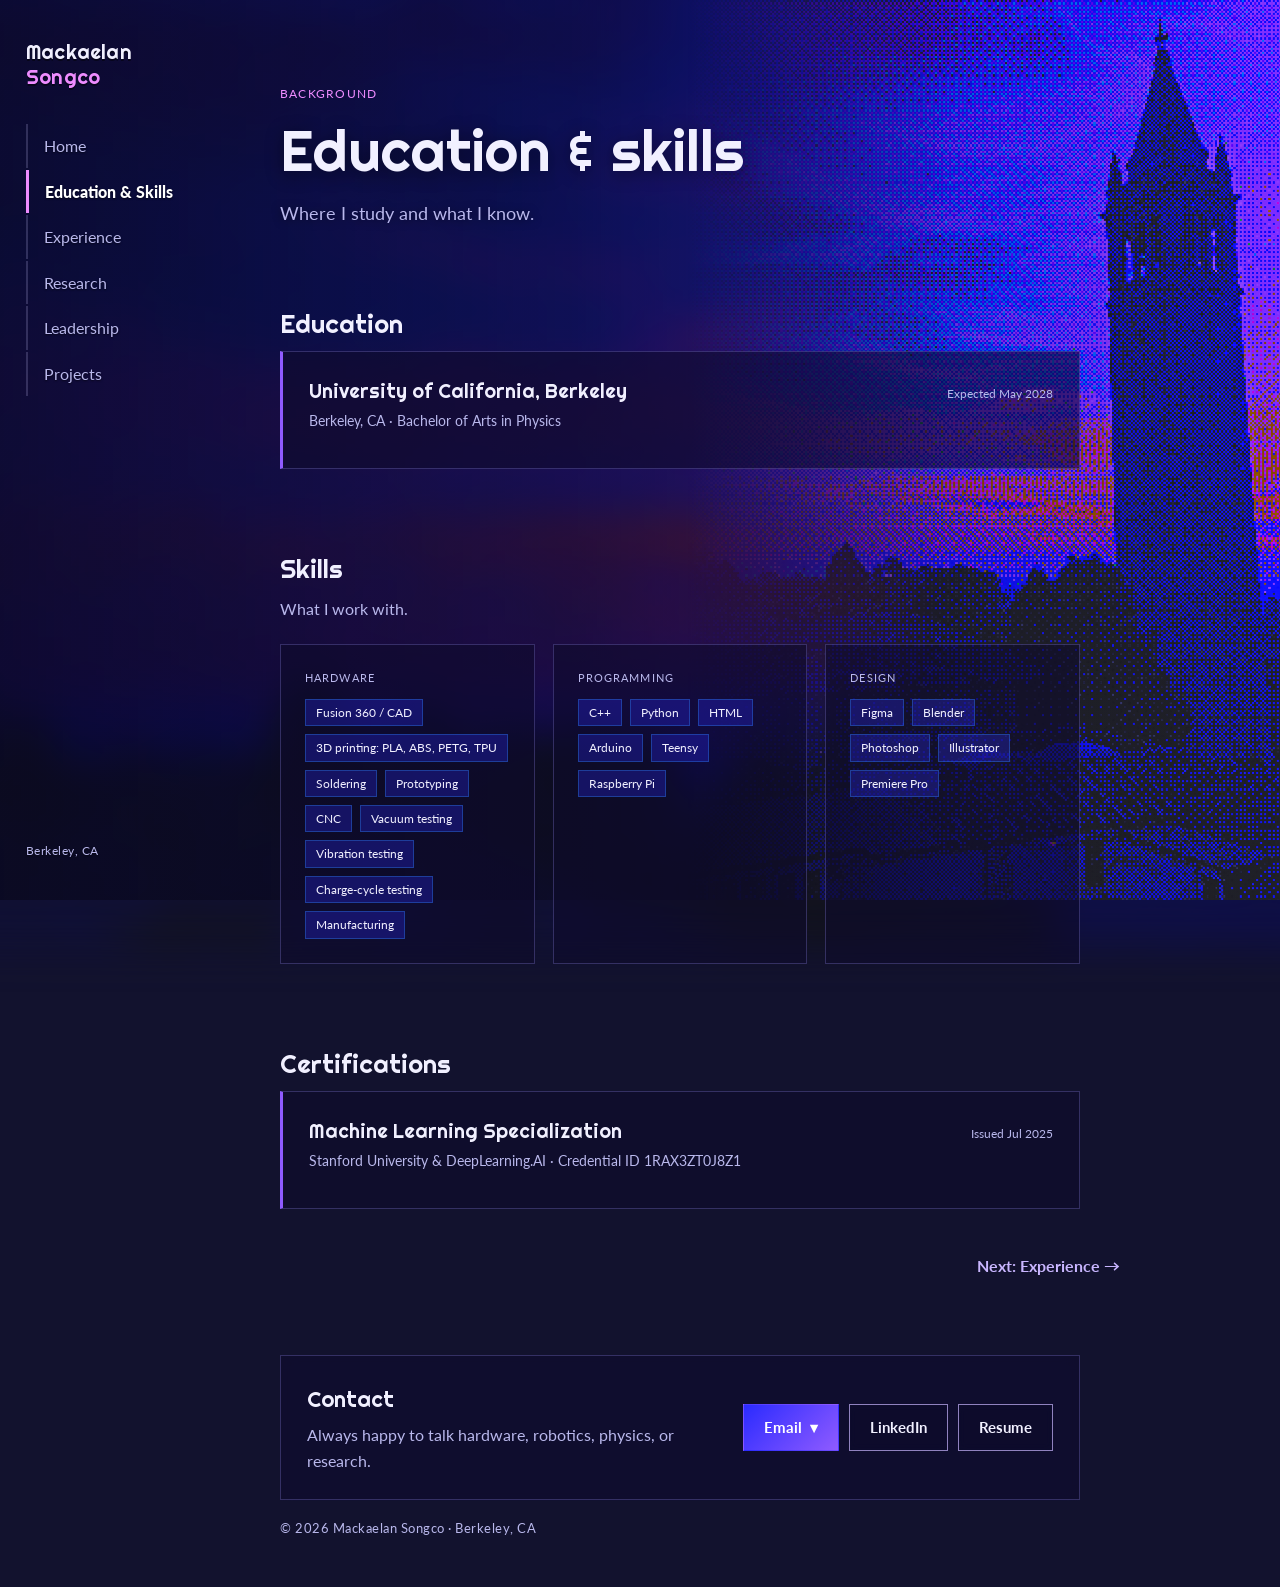
==== commit ff237f48: "Update lede text and change header to Contact" ====
--- a/education.html
+++ b/education.html
@@ -32,7 +32,7 @@
     <div class="wrap">
       <p class="eyebrow">Background</p>
       <h1>Education &amp; skills</h1>
-      <p class="lede">Where I study and the tools I use.</p>
+      <p class="lede">Where I study and what I know.</p>
     </div>
   </header>
   <section class="block">
@@ -99,7 +99,7 @@
   <div class="wrap">
     <div class="card contact-card">
       <div>
-        <h2>Get in touch</h2>
+        <h2>Contact</h2>
         <p class="sub">Always happy to talk hardware, robotics, physics, or research.</p>
       </div>
       <div class="links">
--- a/style.css
+++ b/style.css
@@ -417,3 +417,85 @@
 .cursor-ring.down::before { transform: rotate(45deg) scale(.75); border-color: var(--sunset); }
 .cursor-pixel { position: fixed; width: 5px; height: 5px; margin: -2px 0 0 -2px; pointer-events: none; z-index: 2147483645; animation: cursor-pixel .7s ease-out forwards; }
 @keyframes cursor-pixel { from { opacity: .9; transform: none; } to { opacity: 0; transform: translate(var(--dx), var(--dy)) scale(.4); } }
+
+/* ---------- Smoother post viewer ---------- */
+.lightbox[open] { animation: dlg-in .5s cubic-bezier(.16, 1, .3, 1) both; }
+.lightbox[open]::backdrop { animation: bd-in .4s ease both; }
+.lightbox.anim-out { animation: dlg-out .23s cubic-bezier(.4, 0, 1, 1) both; }
+.lightbox.anim-out::backdrop { animation: bd-out .23s ease both; }
+.lightbox img { touch-action: pan-y; user-select: none; -webkit-user-drag: none; }
+@media (prefers-reduced-motion: reduce) {
+  .lightbox[open], .lightbox.anim-out, .lightbox[open]::backdrop, .lightbox.anim-out::backdrop { animation-duration: .01ms; }
+}
+
+/* ---------- Website preview (Strawberry Creek) ---------- */
+.site-preview { display: block; margin: 14px 0 16px; max-width: 640px; border: 1px solid rgba(238, 140, 255, .28); background: rgba(10, 6, 30, .55); color: inherit; text-decoration: none; overflow: hidden; transition: transform .35s cubic-bezier(.16, 1, .3, 1), border-color .25s, box-shadow .35s; }
+.site-preview:hover, .site-preview:focus-visible { transform: translateY(-3px); border-color: var(--sunset); box-shadow: 0 14px 40px rgba(187, 0, 221, .28); }
+.sp-bar { display: flex; align-items: center; gap: 6px; padding: 8px 12px; border-bottom: 1px solid rgba(238, 140, 255, .2); background: rgba(255, 255, 255, .04); font-size: .8rem; }
+.sp-bar i { width: 9px; height: 9px; background: rgba(238, 140, 255, .45); }
+.sp-bar em { font-style: normal; margin-left: 8px; padding: 2px 10px; background: rgba(255, 255, 255, .06); color: rgba(255, 255, 255, .75); flex: 1; min-width: 0; overflow: hidden; text-overflow: ellipsis; white-space: nowrap; }
+.sp-bar b { font-weight: 700; color: var(--sunset); white-space: nowrap; }
+.sp-shot { position: relative; display: block; aspect-ratio: 16 / 10; overflow: hidden; }
+.sp-shot img { position: absolute; inset: 0; z-index: 1; width: 100%; height: 100%; object-fit: cover; object-position: top; transition: transform .6s cubic-bezier(.16, 1, .3, 1); }
+.site-preview:hover .sp-shot img { transform: scale(1.03); }
+.sp-ph { position: absolute; inset: 0; display: flex; flex-direction: column; justify-content: flex-end; padding: 7% 8%; font-family: "Righteous", sans-serif; font-size: clamp(1.4rem, 4vw, 2.4rem); line-height: 1.05; color: #fff; background: linear-gradient(180deg, rgba(20, 60, 30, .35), rgba(8, 20, 14, .9)), radial-gradient(120% 90% at 70% 20%, #3f7a3a, #12301c 60%, #0a1810); }
+.sp-ph small { font-family: "Lato", sans-serif; font-size: .8rem; letter-spacing: .12em; text-transform: uppercase; color: var(--sunset); margin-bottom: 10px; }
+.points a { color: var(--sunset); }
+@media (prefers-reduced-motion: reduce) { .site-preview, .sp-shot img { transition: none; } }
+
+/* ---------- @pierobotics profile link ---------- */
+.ig-head { flex-wrap: wrap; }
+.ig-head h4 { flex: 1 1 220px; }
+.ig-profile { display: inline-flex; align-items: center; gap: 10px; padding: 5px 14px 5px 5px; border: 1px solid rgba(238, 140, 255, .3); background: rgba(10, 6, 30, .5); color: #fff; text-decoration: none; transition: border-color .25s, background .25s, transform .3s cubic-bezier(.16, 1, .3, 1); }
+.ig-profile img { width: 44px; height: 44px; display: block; transition: transform .45s cubic-bezier(.16, 1, .3, 1); }
+.ig-profile span { display: flex; flex-direction: column; line-height: 1.2; }
+.ig-profile b { font-size: .92rem; }
+.ig-profile small { font-size: .74rem; color: var(--sunset); }
+.ig-profile:hover, .ig-profile:focus-visible { border-color: var(--sunset); background: rgba(238, 140, 255, .14); transform: translateY(-2px); }
+.ig-profile:hover img { transform: rotate(-12deg) scale(1.06); }
+@media (prefers-reduced-motion: reduce) { .ig-profile, .ig-profile img { transition: none; } }
+
+/* ---------- Page transitions ---------- */
+/* Browsers with cross-page View Transitions: the sidebar and background stay put while the page content swaps. */
+@view-transition { navigation: auto; }
+.sidebar { view-transition-name: sidebar; }
+main { view-transition-name: page; }
+::view-transition-old(root), ::view-transition-new(root), ::view-transition-group(page) { animation: none; }
+::view-transition-group(sidebar) { animation-duration: .3s; }
+::view-transition-old(page) { animation: page-out .22s cubic-bezier(.4, 0, 1, 1) both; }
+::view-transition-new(page) { animation: page-in .55s cubic-bezier(.16, 1, .3, 1) .06s both; }
+@keyframes page-out { to { opacity: 0; transform: translateY(-14px); filter: blur(4px); } }
+@keyframes page-in { from { opacity: 0; transform: translateY(22px); filter: blur(5px); } }
+/* Other browsers: the same motion, driven by a small script in cursor.js. */
+main.pt-in { animation: page-in .55s cubic-bezier(.16, 1, .3, 1) both; }
+main.pt-out { animation: page-out .22s cubic-bezier(.4, 0, 1, 1) both; pointer-events: none; }
+@media (prefers-reduced-motion: reduce) {
+  @view-transition { navigation: none; }
+  main.pt-in, main.pt-out { animation: none; }
+}
+
+/* ---------- PiE team photos ---------- */
+.pie-photos { display: grid; grid-template-columns: 1fr 1fr; gap: 14px; margin: 6px 0 20px; }
+.pie-photo { display: block; padding: 0; margin: 0; aspect-ratio: 16 / 10; overflow: hidden; border: 1px solid rgba(238, 140, 255, .28); background: rgba(10, 6, 30, .5); transition: border-color .25s, box-shadow .35s; }
+.pie-photo img { display: block; width: 100%; height: 100%; object-fit: cover; transition: transform .6s cubic-bezier(.16, 1, .3, 1); }
+.pie-photo:hover, .pie-photo:focus-visible { border-color: var(--sunset); box-shadow: 0 12px 34px rgba(187, 0, 221, .25); }
+.pie-photo:hover img, .pie-photo:focus-visible img { transform: scale(1.04); }
+@media (max-width: 560px) { .pie-photos { grid-template-columns: 1fr; } }
+@media (prefers-reduced-motion: reduce) { .pie-photo img { transition: none; } }
+
+.pie-photos.single { grid-template-columns: 1fr; max-width: 560px; }
+
+/* Photo cards, captions and video in the project gallery */
+.project.small .proj-shot { order: -1; width: 100%; height: auto; aspect-ratio: 360 / 220; object-fit: cover; display: block; border: 1px solid rgba(238, 140, 255, .22); }
+.pie-photo { position: relative; }
+.pie-photo .cap { position: absolute; left: 10px; bottom: 10px; padding: 4px 10px; background: rgba(10, 6, 30, .72); color: #fff; font-size: .78rem; font-weight: 700; letter-spacing: .04em; pointer-events: none; }
+.dlg-main.is-video { position: relative; background: #000; }
+.dlg-main.is-video video { position: absolute; inset: 0; width: 100%; height: 100%; object-fit: contain; display: block; }
+.dlg-thumbs button.vid { position: relative; }
+.dlg-thumbs button video { width: 100%; height: 100%; object-fit: cover; display: block; pointer-events: none; }
+.dlg-thumbs button .play { position: absolute; inset: 0; display: grid; place-items: center; color: #fff; font-size: 1.1rem; text-shadow: 0 1px 6px rgba(0, 0, 0, .8); pointer-events: none; }
+.dlg-main.is-video iframe { position: absolute; inset: 0; width: 100%; height: 100%; border: 0; display: block; }
+a.pie-photo { color: inherit; text-decoration: none; }
+.project > .proj-shot { width: 100%; height: auto; aspect-ratio: 360 / 220; object-fit: cover; border-radius: 10px; display: block; }
+.pie-photos.three { grid-template-columns: repeat(3, 1fr); }
+@media (max-width: 560px) { .pie-photos.three { grid-template-columns: 1fr; } }
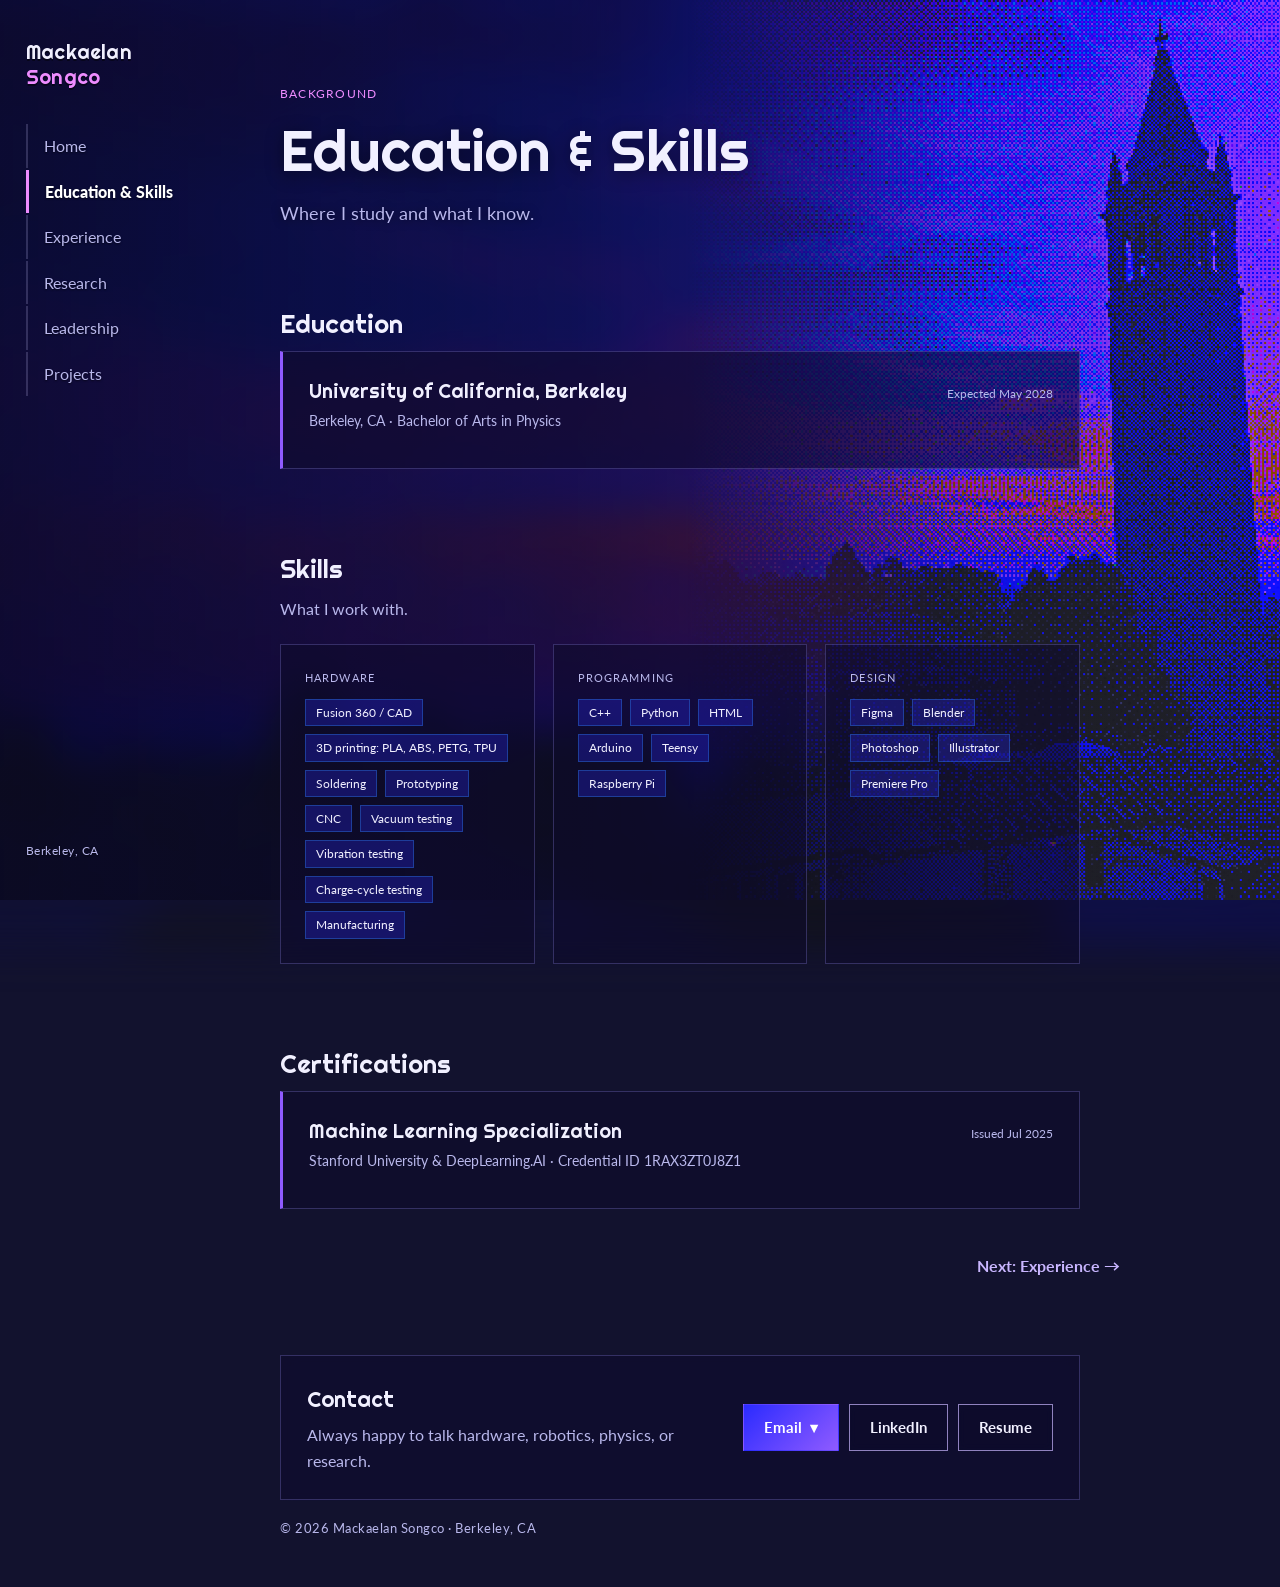
==== commit 88d31225: "Correct capitalization in education header" ====
--- a/education.html
+++ b/education.html
@@ -31,7 +31,7 @@
   <header class="page-head">
     <div class="wrap">
       <p class="eyebrow">Background</p>
-      <h1>Education &amp; skills</h1>
+      <h1>Education &amp; Skills</h1>
       <p class="lede">Where I study and what I know.</p>
     </div>
   </header>
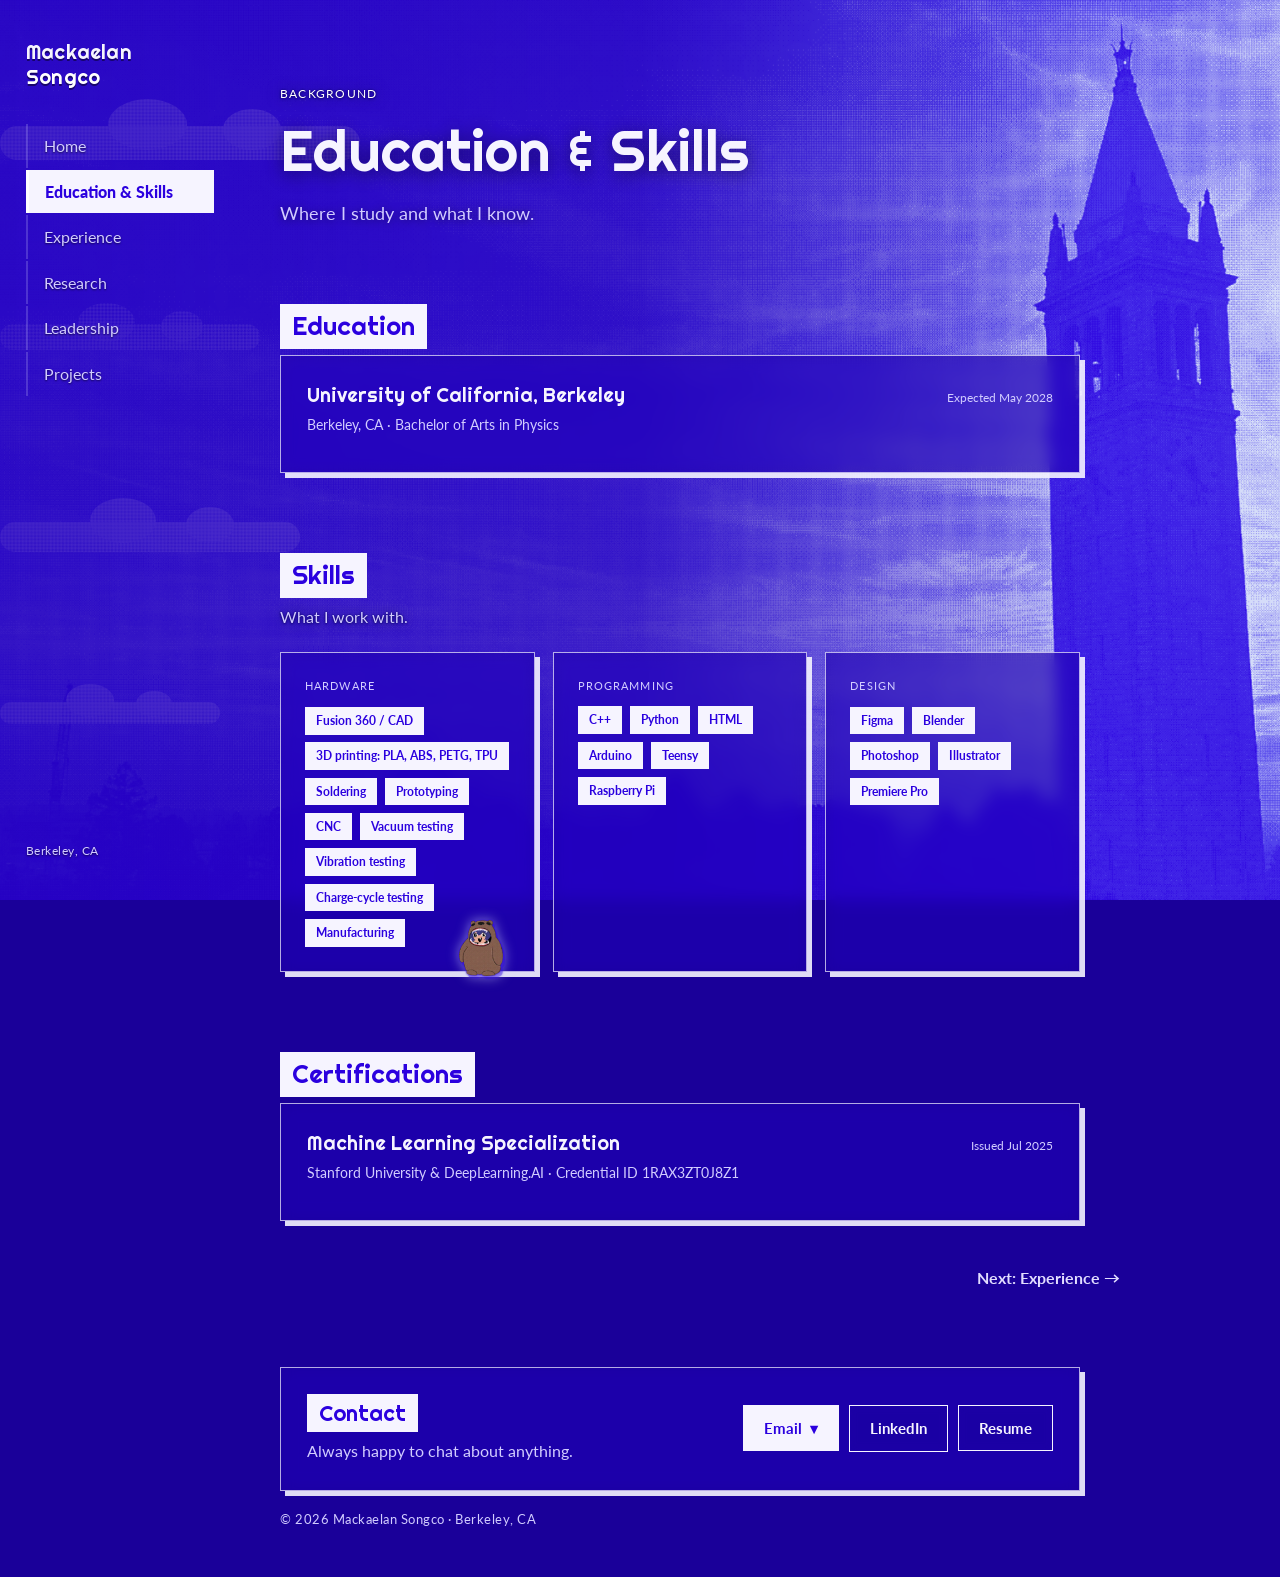
==== commit 73e65d73: "Update contact blurb" ====
--- a/education.html
+++ b/education.html
@@ -100,7 +100,7 @@
     <div class="card contact-card">
       <div>
         <h2>Contact</h2>
-        <p class="sub">Always happy to talk hardware, robotics, physics, or research.</p>
+        <p class="sub">Always happy to chat about anything.</p>
       </div>
       <div class="links">
         <details class="email-box">
--- a/style.css
+++ b/style.css
@@ -1,17 +1,16 @@
-/* Theme drawn from the dithered Campanile-at-dusk background:
-   electric blue sky, violet haze, a thin magenta/orange sunset band, near-black silhouettes. */
+/* Theme drawn from the 1-bit halftone Campanile: electric blue ink on lavender-white paper. */
 :root {
-  --night: #12122e;
-  --ink: #f1f0ff;
-  --ink-soft: #b9b8ec;
-  --blue: #2b2bff;
-  --sky: #2f8cff;
-  --violet: #8f5bff;
-  --magenta: #bb00dd;
-  --sunset: #ee8cff;
-  --glass: rgba(14, 12, 44, .58);
-  --glass-strong: rgba(14, 12, 44, .78);
-  --line: rgba(160, 150, 255, .26);
+  --night: #1a0099;
+  --ink: #f6f4ff;
+  --ink-soft: #d2ccff;
+  --blue: #2b00df;
+  --sky: #6d5cff;
+  --violet: #7a66ff;
+  --magenta: #2b00df;
+  --sunset: #ffffff;
+  --glass: rgba(30, 0, 165, .62);
+  --glass-strong: rgba(26, 0, 150, .86);
+  --line: rgba(246, 244, 255, .3);
   --radius: 14px;
   --sidebar: 240px;
   --display: "Righteous", "Trebuchet MS", sans-serif;
@@ -33,7 +32,7 @@
 }
 
 /* Fixed background, in three layers:
-   1) html::before  – the image stretched to cover, blurred and dimmed, so wide screens stay on-theme
+   1) html::before  – solid electric blue with a faint halftone dot grid
    2) body::before  – the full image at full height on the right, fading in from the left (whole tower + sunset visible)
    3) body::after   – a left-side shade so text stays readable */
 html::before, body::before, body::after {
@@ -41,10 +40,7 @@
 }
 html::before {
   z-index: -3;
-  background: url("Background.png") center / cover no-repeat,
-              linear-gradient(180deg, #3a1fd9 0%, #2424ff 45%, #7b3cff 62%, #c0398f 70%, #1c1c3a 78%, #14142e 100%);
-  filter: blur(18px) brightness(.55) saturate(1.1);
-  transform: scale(1.1);
+  background: radial-gradient(rgba(246, 244, 255, .16) 1px, transparent 1.6px) 0 0 / 6px 6px, #2b00df;
 }
 body::before {
   z-index: -2;
@@ -55,10 +51,10 @@
 }
 body::after {
   z-index: -1;
-  background: linear-gradient(90deg, rgba(10, 9, 32, .82) 0%, rgba(10, 9, 32, .55) 45%, rgba(10, 9, 32, .12) 78%, rgba(10, 9, 32, 0) 100%);
-}
-
-a { color: #c9b6ff; text-underline-offset: 3px; }
+  background: linear-gradient(90deg, rgba(36, 0, 190, .82) 0%, rgba(36, 0, 190, .55) 45%, rgba(36, 0, 190, .12) 78%, rgba(36, 0, 190, 0) 100%);
+}
+
+a { color: #e2ddff; text-underline-offset: 3px; }
 a:hover { color: var(--sunset); }
 ::selection { background: var(--violet); color: #fff; }
 
@@ -79,7 +75,7 @@
 .sidebar ul a {
   position: relative; display: block; padding: 9px 12px 9px 16px;
   color: var(--ink-soft); text-decoration: none; font-family: var(--sans); font-size: 1rem; font-weight: 400;
-  border-left: 2px solid rgba(185, 184, 236, .22);
+  border-left: 2px solid rgba(210, 204, 255, .22);
   transition: color .15s ease, border-color .15s ease, padding-left .15s ease;
   text-shadow: 0 1px 2px rgba(0,0,0,.6);
 }
@@ -94,14 +90,14 @@
   .sidebar { position: static; width: auto; padding: 22px 20px 6px; gap: 14px; }
   .sidebar ul { flex-direction: row; overflow-x: auto; scrollbar-width: none; gap: 4px; }
   .sidebar ul::-webkit-scrollbar { display: none; }
-  .sidebar ul a { white-space: nowrap; border-left: 0; border-bottom: 2px solid rgba(185, 184, 236, .22); padding: 6px 10px; }
+  .sidebar ul a { white-space: nowrap; border-left: 0; border-bottom: 2px solid rgba(210, 204, 255, .22); padding: 6px 10px; }
   .sidebar ul a:hover { padding-left: 10px; border-bottom-color: var(--violet); }
   .sidebar ul a[aria-current="page"] { border-left: 0; border-bottom: 3px solid var(--sunset); }
   .sidebar .side-foot { display: none; }
   .brand span { display: inline; }
   .page { margin-left: 0; }
   .wrap { padding: 0 20px; }
-  body::after { background: linear-gradient(180deg, rgba(10, 9, 32, .72), rgba(10, 9, 32, .5)); }
+  body::after { background: linear-gradient(180deg, rgba(36, 0, 190, .72), rgba(36, 0, 190, .5)); }
   body::before { -webkit-mask-image: none; mask-image: none; }
 }
 
@@ -122,11 +118,11 @@
 .btn {
   display: inline-block; padding: 10px 20px; border-radius: 999px;
   font-family: var(--sans); font-weight: 700; font-size: .95rem; text-decoration: none;
-  border: 1.5px solid rgba(201, 182, 255, .7); color: var(--ink);
-  background: rgba(14, 12, 44, .35); backdrop-filter: blur(4px);
+  border: 1.5px solid rgba(226, 221, 255, .7); color: var(--ink);
+  background: rgba(28, 0, 160, .35); backdrop-filter: blur(4px);
   transition: background .15s ease, border-color .15s ease, color .15s ease;
 }
-.btn:hover { border-color: var(--sunset); color: #fff; background: rgba(238, 140, 255, .16); }
+.btn:hover { border-color: var(--sunset); color: #fff; background: rgba(246, 244, 255, .16); }
 .btn.primary { background: linear-gradient(135deg, var(--blue), var(--violet)); border-color: transparent; color: #fff; }
 .btn.primary:hover { background: linear-gradient(135deg, var(--violet), var(--magenta)); color: #fff; }
 
@@ -143,8 +139,8 @@
 }
 .card { padding: 24px; transition: transform .2s ease, border-color .2s ease, background .2s ease; }
 a.card { display: block; color: inherit; text-decoration: none; }
-a.card:hover { transform: translateY(-3px); border-color: rgba(238, 140, 255, .6); background: var(--glass-strong); color: inherit; }
-a.card .go { color: #c9b6ff; font-weight: 600; font-size: .9rem; }
+a.card:hover { transform: translateY(-3px); border-color: rgba(246, 244, 255, .6); background: var(--glass-strong); color: inherit; }
+a.card .go { color: #e2ddff; font-weight: 600; font-size: .9rem; }
 a.card:hover .go { color: var(--sunset); }
 .card h3 { margin: 0 0 6px; font-family: var(--display); font-weight: 400; font-size: 1.2rem; }
 .card p { margin: 0 0 12px; color: var(--ink-soft); }
@@ -157,15 +153,15 @@
 .entry-head { display: flex; flex-wrap: wrap; justify-content: space-between; gap: 4px 16px; align-items: baseline; }
 .entry h3 { margin: 0; font-family: var(--display); font-weight: 400; font-size: 1.22rem; }
 .entry h3 .org { font-family: var(--display); font-weight: 400; }
-.entry .org { color: #c9b6ff; font-weight: 600; }
+.entry .org { color: #e2ddff; font-weight: 600; }
 .entry .when { font-family: var(--mono); font-size: .78rem; color: var(--ink-soft); white-space: nowrap; }
 .entry .where { font-size: .9rem; color: var(--ink-soft); margin: 2px 0 12px; }
 .entry ul.points { margin: 0 0 14px; padding-left: 20px; }
 .entry ul.points li { margin: 4px 0; }
 .entry ul.points li::marker { color: var(--sunset); }
-.badge { display: inline-block; font-family: var(--pixel); font-size: .62rem; letter-spacing: .06em; padding: 3px 8px; border-radius: 999px; background: var(--sunset); color: #1b0f2e; margin-left: 8px; vertical-align: middle; }
+.badge { display: inline-block; font-family: var(--pixel); font-size: .62rem; letter-spacing: .06em; padding: 3px 8px; border-radius: 999px; background: var(--sunset); color: #14006e; margin-left: 8px; vertical-align: middle; }
 .tags { display: flex; flex-wrap: wrap; gap: 8px; list-style: none; padding: 0; margin: 0; }
-.tags li { background: rgba(43, 43, 255, .28); border: 1px solid rgba(47, 140, 255, .35); color: var(--ink); font-size: .76rem; padding: 3px 10px; border-radius: 999px; }
+.tags li { background: rgba(43, 0, 223, .28); border: 1px solid rgba(109, 92, 255, .35); color: var(--ink); font-size: .76rem; padding: 3px 10px; border-radius: 999px; }
 
 /* ---------- Projects ---------- */
 .project { display: grid; grid-template-columns: 1fr 1.2fr; gap: 26px; align-items: center; }
@@ -220,24 +216,24 @@
   padding: 10px; box-shadow: 0 12px 30px rgba(0,0,0,.4);
 }
 .email-list a { display: block; padding: 8px 12px; border-radius: 10px; text-decoration: none; font-weight: 500; color: var(--ink); }
-.email-list a:hover { background: rgba(238, 140, 255, .18); color: #fff; }
+.email-list a:hover { background: rgba(246, 244, 255, .18); color: #fff; }
 
 /* ---------- Clickable projects + detail pop-up ---------- */
 .project { cursor: pointer; }
-.project:hover, .project:focus-visible { border-color: rgba(238, 140, 255, .6); background: var(--glass-strong); outline: none; }
+.project:hover, .project:focus-visible { border-color: rgba(246, 244, 255, .6); background: var(--glass-strong); outline: none; }
 .project .meta { font-family: var(--mono); font-size: .8rem; color: var(--ink-soft); margin: 0 0 10px; }
-.project .go { display: inline-block; margin-top: 14px; color: #c9b6ff; font-weight: 700; font-size: .9rem; }
+.project .go { display: inline-block; margin-top: 14px; color: #e2ddff; font-weight: 700; font-size: .9rem; }
 .project:hover .go, .project:focus-visible .go { color: var(--sunset); }
 
 .project-dialog {
   width: min(960px, calc(100vw - 32px)); max-height: calc(100vh - 48px);
   padding: 0; border: 1px solid transparent; border-radius: 18px;
-  background: rgba(14, 12, 44, .92); color: var(--ink);
+  background: rgba(28, 0, 160, .92); color: var(--ink);
   backdrop-filter: blur(14px); -webkit-backdrop-filter: blur(14px);
   box-shadow: 0 30px 80px rgba(0, 0, 0, .55);
   overflow: auto;
 }
-.project-dialog::backdrop { background: rgba(8, 6, 26, .7); backdrop-filter: blur(4px); }
+.project-dialog::backdrop { background: rgba(20, 0, 120, .7); backdrop-filter: blur(4px); }
 .project-dialog[open] { display: grid; grid-template-columns: 1.15fr 1fr; }
 /* Open: the window grows out of the card you clicked; content rises in after it. Close: it shrinks and fades. */
 .project-dialog.anim-in { animation: dlg-in .45s cubic-bezier(.16, 1, .3, 1) both; }
@@ -258,11 +254,11 @@
 }
 .dlg-close {
   position: absolute; top: 12px; right: 12px; z-index: 2; width: 36px; height: 36px; border-radius: 50%;
-  border: 1px solid var(--line); background: rgba(14, 12, 44, .7); color: var(--ink); font-size: 1rem; cursor: pointer;
+  border: 1px solid var(--line); background: rgba(28, 0, 160, .7); color: var(--ink); font-size: 1rem; cursor: pointer;
 }
 .dlg-close:hover { border-color: var(--sunset); color: var(--sunset); }
 .dlg-gallery { padding: 20px; display: grid; gap: 12px; align-content: start; }
-.dlg-main { border-radius: 12px; overflow: hidden; background: #0b0a24; aspect-ratio: 4 / 3; display: grid; place-items: center; }
+.dlg-main { border-radius: 12px; overflow: hidden; background: #12005c; aspect-ratio: 4 / 3; display: grid; place-items: center; }
 .dlg-main img, .dlg-main svg { width: 100%; height: 100%; object-fit: cover; display: block; }
 .dlg-main:has(> svg) { aspect-ratio: 360 / 220; }
 .dlg-thumbs { display: grid; grid-template-columns: repeat(auto-fill, minmax(70px, 1fr)); gap: 8px; }
@@ -271,7 +267,7 @@
 .dlg-thumbs button.on, .dlg-thumbs button:hover { border-color: var(--sunset); }
 .dlg-body { padding: 28px 28px 28px 8px; }
 .dlg-body h3 { font-family: var(--display); font-weight: 400; font-size: 1.7rem; margin: 0 0 12px; padding-right: 40px; }
-.dlg-body h4 { font-family: var(--display); font-weight: 400; font-size: 1.05rem; color: #c9b6ff; margin: 20px 0 6px; }
+.dlg-body h4 { font-family: var(--display); font-weight: 400; font-size: 1.05rem; color: #e2ddff; margin: 20px 0 6px; }
 .dlg-body .dlg-overview { color: var(--ink-soft); margin: 0; }
 .dlg-body ul.points { margin: 0; padding-left: 20px; }
 .dlg-body ul.points li { margin: 4px 0; }
@@ -302,7 +298,7 @@
 .hero-grid .hero-text { min-width: 0; }
 .hero-photo {
   margin: 0; border-radius: 22px; overflow: hidden; aspect-ratio: 560 / 680;
-  box-shadow: 0 0 0 1px rgba(238, 140, 255, .35), 0 24px 60px rgba(0, 0, 0, .5), 0 0 70px rgba(143, 91, 255, .35);
+  box-shadow: 0 0 0 1px rgba(246, 244, 255, .35), 0 24px 60px rgba(0, 0, 0, .5), 0 0 70px rgba(150, 136, 255, .35);
   transition: transform .45s cubic-bezier(.16, 1, .3, 1);
 }
 .hero-photo:hover { transform: scale(1.02); }
@@ -315,7 +311,7 @@
 .hero-grid:has(.hero-photo[hidden]) { grid-template-columns: 1fr; }
 
 /* ---------- Role history + placeholders ---------- */
-.roles { list-style: none; margin: 0 0 14px; padding: 10px 14px; border-radius: 10px; background: rgba(143, 91, 255, .1); display: grid; gap: 4px; }
+.roles { list-style: none; margin: 0 0 14px; padding: 10px 14px; border-radius: 10px; background: rgba(150, 136, 255, .1); display: grid; gap: 4px; }
 .roles li { display: flex; justify-content: space-between; gap: 12px; flex-wrap: wrap; font-size: .92rem; }
 .roles li span:first-child { font-weight: 700; }
 .roles .when { font-family: var(--mono); font-size: .78rem; color: var(--ink-soft); }
@@ -338,20 +334,20 @@
 
 /* ---------- Social media graphics gallery + lightbox ---------- */
 .graphics { margin: 4px 0 16px; }
-.graphics h4 { font-family: var(--display); font-weight: 400; font-size: 1rem; color: #c9b6ff; margin: 0 0 8px; }
+.graphics h4 { font-family: var(--display); font-weight: 400; font-size: 1rem; color: #e2ddff; margin: 0 0 8px; }
 .graphics-grid { display: grid; grid-template-columns: repeat(auto-fill, minmax(110px, 1fr)); gap: 8px; }
 .graphics-grid button { padding: 0; border: 1px solid var(--line); background: none; cursor: zoom-in; aspect-ratio: 4 / 5; overflow: hidden; }
 .graphics-grid button:hover { border-color: var(--sunset); }
 .graphics-grid img { width: 100%; height: 100%; object-fit: cover; display: block; transition: transform .3s ease; }
 .graphics-grid button:hover img { transform: scale(1.05); }
 .lightbox { padding: 0; border: 0; background: transparent; overflow: visible; max-width: none; max-height: none; }
-.lightbox::backdrop { background: rgba(8, 6, 26, .85); backdrop-filter: blur(4px); }
+.lightbox::backdrop { background: rgba(20, 0, 120, .85); backdrop-filter: blur(4px); }
 .lightbox[open] { animation: dlg-in .35s cubic-bezier(.16, 1, .3, 1) both; }
 .lightbox img { display: block; max-width: min(1000px, 86vw); max-height: 86vh; width: auto; height: auto; }
 .lightbox .dlg-close { top: -16px; right: -16px; }
 .lb-nav {
   position: absolute; top: 50%; transform: translateY(-50%); width: 42px; height: 42px;
-  border: 1px solid var(--line); background: rgba(14, 12, 44, .8); color: var(--ink); font-size: 1.6rem; line-height: 1; cursor: pointer;
+  border: 1px solid var(--line); background: rgba(28, 0, 160, .8); color: var(--ink); font-size: 1.6rem; line-height: 1; cursor: pointer;
 }
 .lb-nav:hover { border-color: var(--sunset); color: var(--sunset); }
 .lb-prev { left: -58px; } .lb-next { right: -58px; }
@@ -361,13 +357,13 @@
 /* ---------- Instagram post carousel (multi-image posts shown as an overlapping stack) ---------- */
 .ig { margin: 6px 0 18px; }
 .ig-head { display: flex; align-items: center; justify-content: space-between; gap: 12px; margin-bottom: 4px; }
-.ig-head h4 { font-family: var(--display); font-weight: 400; font-size: 1rem; color: #c9b6ff; margin: 0; }
+.ig-head h4 { font-family: var(--display); font-weight: 400; font-size: 1rem; color: #e2ddff; margin: 0; }
 .ig-arrows { display: flex; gap: 6px; }
-.ig-arrows button { width: 32px; height: 32px; border: 1px solid var(--line); background: rgba(14, 12, 44, .6); color: var(--ink); font-size: 1.3rem; line-height: 1; cursor: pointer; }
+.ig-arrows button { width: 32px; height: 32px; border: 1px solid var(--line); background: rgba(28, 0, 160, .6); color: var(--ink); font-size: 1.3rem; line-height: 1; cursor: pointer; }
 .ig-arrows button:hover { border-color: var(--sunset); color: var(--sunset); }
 .ig-track {
   display: flex; gap: 30px; overflow-x: auto; scroll-snap-type: x mandatory; scroll-behavior: smooth;
-  padding: 26px 30px 12px 2px; scrollbar-width: thin; scrollbar-color: rgba(143, 91, 255, .5) transparent;
+  padding: 26px 30px 12px 2px; scrollbar-width: thin; scrollbar-color: rgba(150, 136, 255, .5) transparent;
 }
 .ig-post {
   position: relative; flex: 0 0 150px; aspect-ratio: 4 / 5; padding: 0; border: 0; background: none;
@@ -380,12 +376,12 @@
   filter: brightness(calc(1 - var(--k) * .18));
   transition: transform .35s cubic-bezier(.16, 1, .3, 1), filter .35s ease, border-color .2s ease;
 }
-.ig-post:hover img, .ig-post:focus-visible img { transform: translate(calc(var(--k) * 16px), calc(var(--k) * -14px)); border-color: rgba(238, 140, 255, .7); }
+.ig-post:hover img, .ig-post:focus-visible img { transform: translate(calc(var(--k) * 16px), calc(var(--k) * -14px)); border-color: rgba(246, 244, 255, .7); }
 .ig-post:hover img[style*="--k:0"] { transform: translate(-3px, 3px); }
 .ig-post:focus-visible { outline: 2px solid var(--sunset); outline-offset: 4px; }
 .ig-badge {
   position: absolute; top: 6px; right: 6px; z-index: 5; padding: 2px 7px; font-size: .72rem; font-weight: 700;
-  background: rgba(14, 12, 44, .8); color: #fff; border: 1px solid rgba(238, 140, 255, .5);
+  background: rgba(28, 0, 160, .8); color: #fff; border: 1px solid rgba(246, 244, 255, .5);
 }
 .lb-count { position: absolute; left: 0; right: 0; bottom: -34px; margin: 0; text-align: center; color: var(--ink-soft); font-size: .9rem; }
 .entries > *, .entry, .ig { min-width: 0; }
@@ -407,13 +403,13 @@
 .cursor-dot, .cursor-ring { position: fixed; left: 0; top: 0; pointer-events: none; z-index: 2147483646; opacity: 0; transition: opacity .2s ease; }
 html.cursor-on .cursor-dot, html.cursor-on .cursor-ring { opacity: 1; }
 html:has(dialog[open]) .cursor-dot, html:has(dialog[open]) .cursor-ring { opacity: 0 !important; }
-.cursor-dot::before { content: ""; position: absolute; width: 6px; height: 6px; left: -3px; top: -3px; background: var(--sunset); box-shadow: 0 0 10px rgba(238, 140, 255, .9); }
+.cursor-dot::before { content: ""; position: absolute; width: 6px; height: 6px; left: -3px; top: -3px; background: var(--sunset); box-shadow: 0 0 10px rgba(246, 244, 255, .9); }
 .cursor-ring::before {
   content: ""; position: absolute; width: 30px; height: 30px; left: -15px; top: -15px;
-  border: 1.5px solid rgba(143, 91, 255, .9);
+  border: 1.5px solid rgba(150, 136, 255, .9);
   transition: transform .28s cubic-bezier(.16, 1, .3, 1), border-color .2s ease, background .2s ease;
 }
-.cursor-ring.hover::before { transform: rotate(45deg) scale(1.3); border-color: var(--sunset); background: rgba(238, 140, 255, .1); }
+.cursor-ring.hover::before { transform: rotate(45deg) scale(1.3); border-color: var(--sunset); background: rgba(246, 244, 255, .1); }
 .cursor-ring.down::before { transform: rotate(45deg) scale(.75); border-color: var(--sunset); }
 .cursor-pixel { position: fixed; width: 5px; height: 5px; margin: -2px 0 0 -2px; pointer-events: none; z-index: 2147483645; animation: cursor-pixel .7s ease-out forwards; }
 @keyframes cursor-pixel { from { opacity: .9; transform: none; } to { opacity: 0; transform: translate(var(--dx), var(--dy)) scale(.4); } }
@@ -429,10 +425,10 @@
 }
 
 /* ---------- Website preview (Strawberry Creek) ---------- */
-.site-preview { display: block; margin: 14px 0 16px; max-width: 640px; border: 1px solid rgba(238, 140, 255, .28); background: rgba(10, 6, 30, .55); color: inherit; text-decoration: none; overflow: hidden; transition: transform .35s cubic-bezier(.16, 1, .3, 1), border-color .25s, box-shadow .35s; }
-.site-preview:hover, .site-preview:focus-visible { transform: translateY(-3px); border-color: var(--sunset); box-shadow: 0 14px 40px rgba(187, 0, 221, .28); }
-.sp-bar { display: flex; align-items: center; gap: 6px; padding: 8px 12px; border-bottom: 1px solid rgba(238, 140, 255, .2); background: rgba(255, 255, 255, .04); font-size: .8rem; }
-.sp-bar i { width: 9px; height: 9px; background: rgba(238, 140, 255, .45); }
+.site-preview { display: block; margin: 14px 0 16px; max-width: 640px; border: 1px solid rgba(246, 244, 255, .28); background: rgba(24, 0, 140, .55); color: inherit; text-decoration: none; overflow: hidden; transition: transform .35s cubic-bezier(.16, 1, .3, 1), border-color .25s, box-shadow .35s; }
+.site-preview:hover, .site-preview:focus-visible { transform: translateY(-3px); border-color: var(--sunset); box-shadow: 0 14px 40px rgba(43, 0, 223, .28); }
+.sp-bar { display: flex; align-items: center; gap: 6px; padding: 8px 12px; border-bottom: 1px solid rgba(246, 244, 255, .2); background: rgba(255, 255, 255, .04); font-size: .8rem; }
+.sp-bar i { width: 9px; height: 9px; background: rgba(246, 244, 255, .45); }
 .sp-bar em { font-style: normal; margin-left: 8px; padding: 2px 10px; background: rgba(255, 255, 255, .06); color: rgba(255, 255, 255, .75); flex: 1; min-width: 0; overflow: hidden; text-overflow: ellipsis; white-space: nowrap; }
 .sp-bar b { font-weight: 700; color: var(--sunset); white-space: nowrap; }
 .sp-shot { position: relative; display: block; aspect-ratio: 16 / 10; overflow: hidden; }
@@ -446,39 +442,37 @@
 /* ---------- @pierobotics profile link ---------- */
 .ig-head { flex-wrap: wrap; }
 .ig-head h4 { flex: 1 1 220px; }
-.ig-profile { display: inline-flex; align-items: center; gap: 10px; padding: 5px 14px 5px 5px; border: 1px solid rgba(238, 140, 255, .3); background: rgba(10, 6, 30, .5); color: #fff; text-decoration: none; transition: border-color .25s, background .25s, transform .3s cubic-bezier(.16, 1, .3, 1); }
+.ig-profile { display: inline-flex; align-items: center; gap: 10px; padding: 5px 14px 5px 5px; border: 1px solid rgba(246, 244, 255, .3); background: rgba(24, 0, 140, .5); color: #fff; text-decoration: none; transition: border-color .25s, background .25s, transform .3s cubic-bezier(.16, 1, .3, 1); }
 .ig-profile img { width: 44px; height: 44px; display: block; transition: transform .45s cubic-bezier(.16, 1, .3, 1); }
 .ig-profile span { display: flex; flex-direction: column; line-height: 1.2; }
 .ig-profile b { font-size: .92rem; }
 .ig-profile small { font-size: .74rem; color: var(--sunset); }
-.ig-profile:hover, .ig-profile:focus-visible { border-color: var(--sunset); background: rgba(238, 140, 255, .14); transform: translateY(-2px); }
+.ig-profile:hover, .ig-profile:focus-visible { border-color: var(--sunset); background: rgba(246, 244, 255, .14); transform: translateY(-2px); }
 .ig-profile:hover img { transform: rotate(-12deg) scale(1.06); }
 @media (prefers-reduced-motion: reduce) { .ig-profile, .ig-profile img { transition: none; } }
 
 /* ---------- Page transitions ---------- */
-/* Browsers with cross-page View Transitions: the sidebar and background stay put while the page content swaps. */
-@view-transition { navigation: auto; }
-.sidebar { view-transition-name: sidebar; }
-main { view-transition-name: page; }
-::view-transition-old(root), ::view-transition-new(root), ::view-transition-group(page) { animation: none; }
-::view-transition-group(sidebar) { animation-duration: .3s; }
-::view-transition-old(page) { animation: page-out .22s cubic-bezier(.4, 0, 1, 1) both; }
-::view-transition-new(page) { animation: page-in .55s cubic-bezier(.16, 1, .3, 1) .06s both; }
-@keyframes page-out { to { opacity: 0; transform: translateY(-14px); filter: blur(4px); } }
-@keyframes page-in { from { opacity: 0; transform: translateY(22px); filter: blur(5px); } }
-/* Other browsers: the same motion, driven by a small script in cursor.js. */
-main.pt-in { animation: page-in .55s cubic-bezier(.16, 1, .3, 1) both; }
-main.pt-out { animation: page-out .22s cubic-bezier(.4, 0, 1, 1) both; pointer-events: none; }
-@media (prefers-reduced-motion: reduce) {
-  @view-transition { navigation: none; }
-  main.pt-in, main.pt-out { animation: none; }
-}
+/* Page transition: a violet band and then a pink band wipe across the content area
+   (the sidebar stays put). Arriving pages start covered and wipe open; cursor.js covers
+   the page again before leaving for another page of the site. */
+main::before, main::after {
+  content: ""; position: fixed; top: 0; bottom: 0; left: var(--sidebar); right: 0;
+  z-index: 9; pointer-events: none; clip-path: inset(0 0 0 100%);
+}
+main::before { background: var(--violet); animation: wipe-off .45s cubic-bezier(.7, 0, .3, 1) .08s both; }
+main::after { background: var(--sunset); animation: wipe-off .45s cubic-bezier(.7, 0, .3, 1) both; }
+html.wipe-out main::before { animation: wipe-on .38s cubic-bezier(.7, 0, .3, 1) both; }
+html.wipe-out main::after { animation: wipe-on .38s cubic-bezier(.7, 0, .3, 1) .07s both; }
+@keyframes wipe-on { from { clip-path: inset(0 100% 0 0); } to { clip-path: inset(0); } }
+@keyframes wipe-off { from { clip-path: inset(0); } to { clip-path: inset(0 0 0 100%); } }
+@media (max-width: 860px) { main::before, main::after { left: 0; } }
+@media (prefers-reduced-motion: reduce) { main::before, main::after { display: none; } }
 
 /* ---------- PiE team photos ---------- */
 .pie-photos { display: grid; grid-template-columns: 1fr 1fr; gap: 14px; margin: 6px 0 20px; }
-.pie-photo { display: block; padding: 0; margin: 0; aspect-ratio: 16 / 10; overflow: hidden; border: 1px solid rgba(238, 140, 255, .28); background: rgba(10, 6, 30, .5); transition: border-color .25s, box-shadow .35s; }
+.pie-photo { display: block; padding: 0; margin: 0; aspect-ratio: 16 / 10; overflow: hidden; border: 1px solid rgba(246, 244, 255, .28); background: rgba(24, 0, 140, .5); transition: border-color .25s, box-shadow .35s; }
 .pie-photo img { display: block; width: 100%; height: 100%; object-fit: cover; transition: transform .6s cubic-bezier(.16, 1, .3, 1); }
-.pie-photo:hover, .pie-photo:focus-visible { border-color: var(--sunset); box-shadow: 0 12px 34px rgba(187, 0, 221, .25); }
+.pie-photo:hover, .pie-photo:focus-visible { border-color: var(--sunset); box-shadow: 0 12px 34px rgba(43, 0, 223, .25); }
 .pie-photo:hover img, .pie-photo:focus-visible img { transform: scale(1.04); }
 @media (max-width: 560px) { .pie-photos { grid-template-columns: 1fr; } }
 @media (prefers-reduced-motion: reduce) { .pie-photo img { transition: none; } }
@@ -486,9 +480,9 @@
 .pie-photos.single { grid-template-columns: 1fr; max-width: 560px; }
 
 /* Photo cards, captions and video in the project gallery */
-.project.small .proj-shot { order: -1; width: 100%; height: auto; aspect-ratio: 360 / 220; object-fit: cover; display: block; border: 1px solid rgba(238, 140, 255, .22); }
+.project.small .proj-shot { order: -1; width: 100%; height: auto; aspect-ratio: 360 / 220; object-fit: cover; display: block; border: 1px solid rgba(246, 244, 255, .22); }
 .pie-photo { position: relative; }
-.pie-photo .cap { position: absolute; left: 10px; bottom: 10px; padding: 4px 10px; background: rgba(10, 6, 30, .72); color: #fff; font-size: .78rem; font-weight: 700; letter-spacing: .04em; pointer-events: none; }
+.pie-photo .cap { position: absolute; left: 10px; bottom: 10px; padding: 4px 10px; background: rgba(24, 0, 140, .72); color: #fff; font-size: .78rem; font-weight: 700; letter-spacing: .04em; pointer-events: none; }
 .dlg-main.is-video { position: relative; background: #000; }
 .dlg-main.is-video video { position: absolute; inset: 0; width: 100%; height: 100%; object-fit: contain; display: block; }
 .dlg-thumbs button.vid { position: relative; }
@@ -499,3 +493,181 @@
 .project > .proj-shot { width: 100%; height: auto; aspect-ratio: 360 / 220; object-fit: cover; border-radius: 10px; display: block; }
 .pie-photos.three { grid-template-columns: repeat(3, 1fr); }
 @media (max-width: 560px) { .pie-photos.three { grid-template-columns: 1fr; } }
+
+/* ---------- Box select: drag a rectangle to highlight just the words inside it (cursor.js) ---------- */
+.select-box { position: absolute; z-index: 2147483640; pointer-events: none; border: 1px solid var(--sunset); background: rgba(246, 244, 255, .12); }
+::highlight(box-select) { background-color: var(--violet); color: #fff; }
+html.box-selecting, html.box-selecting * { user-select: none !important; -webkit-user-select: none !important; }
+
+
+/* ---------- More white for contrast (blue ink on white paper) ---------- */
+body::after { background: linear-gradient(90deg, rgba(36, 0, 190, .8) 0%, rgba(36, 0, 190, .5) 40%, rgba(36, 0, 190, .06) 66%, rgba(36, 0, 190, 0) 80%); }
+.card, .entry, .stat, .courses li, .contact-card { border: 1.5px solid rgba(246, 244, 255, .7); box-shadow: 5px 5px 0 rgba(246, 244, 255, .9); }
+a.card:hover { border-color: #fff; box-shadow: 8px 8px 0 #fff; }
+.btn.primary { background: #f6f4ff; color: #2b00df; border: 1.5px solid #f6f4ff; }
+.btn.primary:hover { background: #2b00df; color: #fff; border-color: #fff; }
+.btn { border-color: #f6f4ff; }
+.tags li { background: #f6f4ff; color: #2b00df; border-color: #f6f4ff; font-weight: 700; }
+.kicker { color: #fff; }
+.sidebar ul a[aria-current="page"] { background: #f6f4ff; color: #2b00df; text-shadow: none; border-left-color: #fff; }
+.hero-photo { border: 4px solid #f6f4ff; box-shadow: 8px 8px 0 rgba(246, 244, 255, .5); }
+h2 { display: inline-block; background: #f6f4ff; color: #2b00df; padding: 2px 12px; }
+@media (max-width: 900px) { body::after { background: linear-gradient(180deg, rgba(36, 0, 190, .62), rgba(36, 0, 190, .42)); } }
+
+
+/* ---------- Cloud theme (layers added by cursor.js) ---------- */
+/* Drifting clouds behind the page, drawn like the wispy streaks in the background photo: long, soft,
+   pale-lavender bands printed in the same fine halftone dots. Each one loops across the whole window
+   from left to right at its own steady speed, with a slow up-and-down bob. Negative delays spread
+   them out so the sky is never empty. */
+.sky-clouds { position: fixed; inset: 0; z-index: -1; pointer-events: none; overflow: hidden; }
+.sky-clouds .c { position: absolute; display: block; left: 0;
+  background: radial-gradient(closest-side, rgba(213, 220, 249, .8), rgba(213, 220, 249, .4) 55%, rgba(213, 220, 249, 0));
+  -webkit-mask: radial-gradient(circle, #000 1px, transparent 1.6px) 0 0 / 3px 3px;
+          mask: radial-gradient(circle, #000 1px, transparent 1.6px) 0 0 / 3px 3px;
+  opacity: var(--o, .8); will-change: transform; backface-visibility: hidden;
+  animation: cloud-loop var(--dur, 90s) linear var(--del, 0s) infinite, cloud-bob var(--bob, 9s) ease-in-out var(--del, 0s) infinite alternate; }
+.sky-clouds .c::before, .sky-clouds .c::after { content: ""; position: absolute; background: inherit; }
+.sky-clouds .c::before { width: 70%; height: 55%; left: 22%; top: -38%; }
+.sky-clouds .c::after { width: 55%; height: 45%; left: -6%; top: 82%; }
+.sky-clouds .c.soft { -webkit-mask: none; mask: none; filter: blur(6px); --o: .3; }
+@keyframes cloud-loop { from { transform: translate3d(-110%, 0, 0); } to { transform: translate3d(calc(100vw + 10%), 0, 0); } }
+@keyframes cloud-bob { from { translate: 0 -5px; } to { translate: 0 5px; } }
+
+/* Page transition: long horizontal clouds slide across the content area (the sidebar stays put). */
+.cloud-wipe { position: fixed; top: 0; bottom: 0; left: var(--sidebar); right: 0; z-index: 9; pointer-events: none; overflow: hidden; }
+.cloud-wipe .band { position: absolute; display: block; left: -25%; width: 150%; height: 24%; background: #f6f4ff; border-radius: 999px; transform: translateX(110%); }
+.cloud-wipe .band::before, .cloud-wipe .band::after { content: ""; position: absolute; background: #f6f4ff; border-radius: 50%; width: 22%; height: 150%; bottom: 30%; left: 30%; }
+.cloud-wipe .band::after { width: 16%; height: 120%; left: 62%; }
+.cloud-wipe.arrive .band { animation: band-off .6s cubic-bezier(.6, 0, .3, 1) var(--d) both; }
+html.wipe-out .cloud-wipe .band { animation: band-on .5s cubic-bezier(.6, 0, .3, 1) var(--d) both; }
+@keyframes band-on { from { transform: translateX(-110%); } to { transform: translateX(0); } }
+@keyframes band-off { from { transform: translateX(0); } to { transform: translateX(110%); } }
+@media (max-width: 860px) { .cloud-wipe { left: 0; } }
+@media (prefers-reduced-motion: reduce) { .sky-clouds .c { animation: none; } }
+
+/* The old color-band wipe is replaced by the clouds. Until cursor.js adds them, a plain cover keeps
+   the arriving page hidden (it lifts by itself if the script never runs). */
+main::after { display: none; }
+main::before { clip-path: none; background: #f6f4ff; animation: cover-off .3s ease 1.5s both; }
+html.clouds-ready main::before { display: none; }
+@keyframes cover-off { to { opacity: 0; visibility: hidden; } }
+
+
+/* ---------- Cloud cursor ---------- */
+/* A tiny white cloud for the pointer, a halftone-dot ring that trails behind it (it puffs up over
+   anything clickable), and a trail of small round puffs that float upward and fade. A thin blue
+   edge keeps all of it visible over the white parts of the page. */
+.cursor-dot::before { width: 14px; height: 7px; left: -7px; top: -2px; background: #f6f4ff; border-radius: 999px; box-shadow: none; filter: drop-shadow(0 0 .6px #2b00df) drop-shadow(0 1.5px 0 rgba(43, 0, 223, .55)); }
+.cursor-dot::after { content: ""; position: absolute; width: 8px; height: 8px; left: -4px; top: -6px; background: #f6f4ff; border-radius: 50%; filter: drop-shadow(0 0 .6px #2b00df); }
+.cursor-ring::before {
+  width: 36px; height: 36px; left: -18px; top: -18px; border: 0; border-radius: 50%;
+  background: radial-gradient(#f6f4ff 1.3px, transparent 1.8px) 0 0 / 5px 5px;
+  -webkit-mask: radial-gradient(circle, transparent 54%, #000 56%, #000 72%, transparent 74%);
+  mask: radial-gradient(circle, transparent 54%, #000 56%, #000 72%, transparent 74%);
+  filter: drop-shadow(0 0 .8px #2b00df);
+}
+.cursor-ring.hover::before { transform: scale(1.45) rotate(20deg); border: 0; background: radial-gradient(rgba(246, 244, 255, .85) 1.3px, transparent 1.8px) 0 0 / 5px 5px; -webkit-mask: radial-gradient(circle, #000 70%, transparent 73%); mask: radial-gradient(circle, #000 70%, transparent 73%); }
+.cursor-ring.down::before { transform: scale(.8); border: 0; }
+.cursor-pixel { border-radius: 50%; box-shadow: 0 0 0 1px rgba(43, 0, 223, .45); }
+
+
+/* ---------- Cursor over pop-ups ---------- */
+/* The cursor stays the cloud cursor over pop-ups (cursor.js lifts it above them as a popover). */
+.cursor-dot[popover], .cursor-ring[popover] { margin: 0; padding: 0; border: 0; inset: auto; left: 0; top: 0; width: 0; height: 0; overflow: visible; background: none; color: inherit; }
+html.custom-cursor:has(dialog[open]), html.custom-cursor:has(dialog[open]) * { cursor: none !important; }
+html.custom-cursor:has(dialog[open]) iframe { cursor: auto !important; }
+html.cursor-on:has(dialog[open]) .cursor-dot, html.cursor-on:has(dialog[open]) .cursor-ring { opacity: 1 !important; }
+
+
+/* ---------- Full-width background (Background-8k.webp, 7680 x 4320; falls back to Background-4k.webp) ---------- */
+/* One halftone image of the sky and Campanile fills the whole window. It is pinned while the page
+   scrolls, and cropped from the right side on narrow screens so the tower stays in view. */
+html::before { background: url("Background-8k.webp") 85% center / cover no-repeat, url("Background-4k.webp") 85% center / cover no-repeat, #2b00df; filter: none; transform: none; }
+body::before { display: none; }
+
+
+/* ---------- Readable text over the background ---------- */
+/* Text that sits straight on the background (intro blurb, headings, captions, the sidebar) gets a soft
+   deep-blue halo so it stays readable over the white parts of the halftone image, and the left-side
+   shade reaches a little further. Text inside cards, buttons, tags and pop-ups keeps its own styling. */
+body::after { background: linear-gradient(90deg, rgba(36, 0, 190, .86) 0%, rgba(36, 0, 190, .78) 50%, rgba(36, 0, 190, .4) 68%, rgba(36, 0, 190, 0) 86%); }
+main p, main li { color: #fff; }
+main, .sidebar { text-shadow: 0 0 2px rgba(18, 0, 110, .95), 0 1px 3px rgba(18, 0, 110, .9), 0 0 14px rgba(18, 0, 110, .65); }
+main .card, main .card *, main .entry, main .entry *, main .stat, main .stat *, main .courses li, main .courses li *,
+main .contact-card, main .contact-card *, main h2, main .btn, main .tags li, main button, main dialog, main dialog *,
+.sidebar ul a[aria-current="page"] { text-shadow: none; }
+@media (max-width: 860px) { body::after { background: linear-gradient(180deg, rgba(36, 0, 190, .7), rgba(36, 0, 190, .5)); } }
+
+/* ---------- Background clouds: transition shape, background texture ---------- */
+/* The puffy pill-and-two-puffs shape of the transition clouds, filled the way the background photo
+   is printed: a pale lavender wash covered in fine halftone dots. They sit under the darkening
+   scrim, so they show brightly on the open sky and stay soft behind the text. */
+.sky-clouds .c, .sky-clouds .c.soft { border-radius: 999px; -webkit-mask: none; mask: none; filter: none; opacity: var(--o2, .95);
+  background: radial-gradient(circle, #f6f4ff 1.15px, transparent 1.65px) 0 0 / 3.5px 3.5px, linear-gradient(rgba(226, 230, 253, .62), rgba(160, 159, 243, .42)); }
+.sky-clouds .c::before, .sky-clouds .c::after { background: inherit; border-radius: 50%; top: auto; width: 22%; height: 150%; bottom: 30%; left: 30%; }
+.sky-clouds .c::after { width: 16%; height: 120%; left: 62%; }
+.sky-clouds .c.soft { --o2: .7; background: radial-gradient(circle, #f6f4ff 1.15px, transparent 1.65px) 0 0 / 3.5px 3.5px; }
+
+/* ---------- Cursor matched to the background clouds ---------- */
+/* The pointer is a tiny version of the drifting clouds (a pill with two round puffs, pale lavender
+   shading to white), the trailing ring is printed in the same fine halftone dots over a lavender
+   wash, and the trail puffs use the background photo's palette. */
+.cursor-dot::before { width: 18px; height: 7px; left: -9px; top: -1px; border-radius: 999px; background: linear-gradient(#f6f4ff 40%, #d5dcf9); }
+.cursor-dot::after { width: 14px; height: 9px; left: -7px; top: -7px; border-radius: 0;
+  background: radial-gradient(circle at 32% 72%, #f6f4ff 3.6px, transparent 4px), radial-gradient(circle at 72% 82%, #f6f4ff 2.7px, transparent 3.1px);
+  filter: drop-shadow(0 0 .6px #2b00df); }
+.cursor-ring::before {
+  background: radial-gradient(circle, #f6f4ff 1.15px, transparent 1.65px) 0 0 / 3.5px 3.5px, radial-gradient(circle, rgba(213, 220, 249, .45) 60%, rgba(160, 159, 243, .2));
+  -webkit-mask: radial-gradient(circle, transparent 50%, #000 53%, #000 72%, transparent 74%);
+          mask: radial-gradient(circle, transparent 50%, #000 53%, #000 72%, transparent 74%);
+  filter: drop-shadow(0 0 .6px #2b00df);
+}
+.cursor-ring.hover::before { transform: scale(1.4); background: radial-gradient(circle, #f6f4ff 1.15px, transparent 1.65px) 0 0 / 3.5px 3.5px, rgba(213, 220, 249, .35);
+  -webkit-mask: radial-gradient(circle, #000 70%, transparent 73%); mask: radial-gradient(circle, #000 70%, transparent 73%); }
+.cursor-pixel { box-shadow: 0 0 0 1px rgba(43, 0, 223, .35); }
+
+/* ---------- Square corners on the Projects page ---------- */
+/* Project photos, the 3D bear viewer and its hint label get the same square corners as the rest of the site. */
+.project > .proj-shot, html body .proj-shot, html body .proj-shot img, html body .model3d, html body .model3d canvas, html body .model3d-hint { border-radius: 0; }
+
+/* ---------- Haruka (added by cursor.js) ---------- */
+/* A small Haruka drifts slowly down the window on every page. Each fall starts from a random spot
+   along the top edge; she sways side to side and tilts like a falling leaf, and leaves a trail of
+   little halftone puffs and sparkles in the background's colors that float up and fade. She never
+   blocks clicks. */
+.haruka { position: fixed; top: 0; left: var(--x, 50%); z-index: 8; width: 44px; margin-left: -22px; pointer-events: none;
+  animation: hk-fall var(--dur, 26s) linear var(--delay, .6s) infinite both; }
+.haruka .hk-sway { animation: hk-sway 3.6s ease-in-out infinite alternate; }
+.haruka img { display: block; width: 100%; height: auto; animation: hk-tilt 2.8s ease-in-out infinite alternate;
+  filter: drop-shadow(0 0 1px #2b00df) drop-shadow(2px 3px 0 rgba(43, 0, 223, .45)) drop-shadow(0 0 6px rgba(213, 220, 249, .55)); }
+@keyframes hk-fall { from { transform: translateY(-80px); } to { transform: translateY(calc(100vh + 20px)); } }
+@keyframes hk-sway { from { transform: translateX(-22px); } to { transform: translateX(22px); } }
+@keyframes hk-tilt { from { transform: rotate(-12deg); } to { transform: rotate(12deg); } }
+.hk-fx { position: fixed; z-index: 7; pointer-events: none; width: var(--s); height: var(--s); margin: calc(var(--s) / -2) 0 0 calc(var(--s) / -2);
+  border-radius: 50%; background: var(--c); box-shadow: 0 0 0 1px rgba(43, 0, 223, .3); animation: hk-fx var(--t, 1.6s) ease-out forwards; }
+.hk-fx.dot { box-shadow: none; background: radial-gradient(circle, var(--c) 1.15px, transparent 1.65px) 0 0 / 3.5px 3.5px; }
+.hk-fx.star { border-radius: 0; box-shadow: none; filter: drop-shadow(0 0 .6px #2b00df);
+  clip-path: polygon(50% 0, 61% 39%, 100% 50%, 61% 61%, 50% 100%, 39% 61%, 0 50%, 39% 39%); }
+@keyframes hk-fx { from { opacity: .95; transform: translate(0, 0) scale(1) rotate(0); }
+  to { opacity: 0; transform: translate(var(--dx), -22px) scale(.3) rotate(var(--rot, 90deg)); } }
+@media (prefers-reduced-motion: reduce) { .haruka, .haruka .hk-sway, .haruka img { animation: none; } .haruka { top: 12px; } .hk-fx { display: none; } }
+@media print { .haruka, .hk-fx { display: none; } }
+
+/* ---------- Overview: what I care about ---------- */
+/* The home page overview shows three interests instead of numbers: each card has a small white
+   label (Engineering, Education, Art), a short title, and one line about where it shows up. */
+.stats.focus { grid-template-columns: repeat(3, 1fr); }
+@media (max-width: 640px) { .stats.focus { grid-template-columns: 1fr; } }
+.stats.focus .stat { display: flex; flex-direction: column; align-items: flex-start; gap: 6px; }
+.stats.focus .now-k { font: 900 11px/1 Lato, sans-serif; font-style: normal; letter-spacing: .12em; text-transform: uppercase;
+  background: #f6f4ff; color: #2b00df; padding: 5px 8px; text-shadow: none; }
+.stats.focus .stat b { font: 19px/1.25 Righteous, "Trebuchet MS", sans-serif; color: #fff; margin-top: 4px; }
+
+
+/* Gallery captions under the main photo */
+.dlg-caption { margin: .6rem 0 0; font-size: .92rem; line-height: 1.4; opacity: .85; }
+.dlg-caption.ph { font-style: italic; }
+
+/* Keep tall photos inside the 4:3 project viewer, centred */
+html body .project-dialog .dlg-main > img { aspect-ratio: 4 / 3; height: auto; object-fit: cover; }
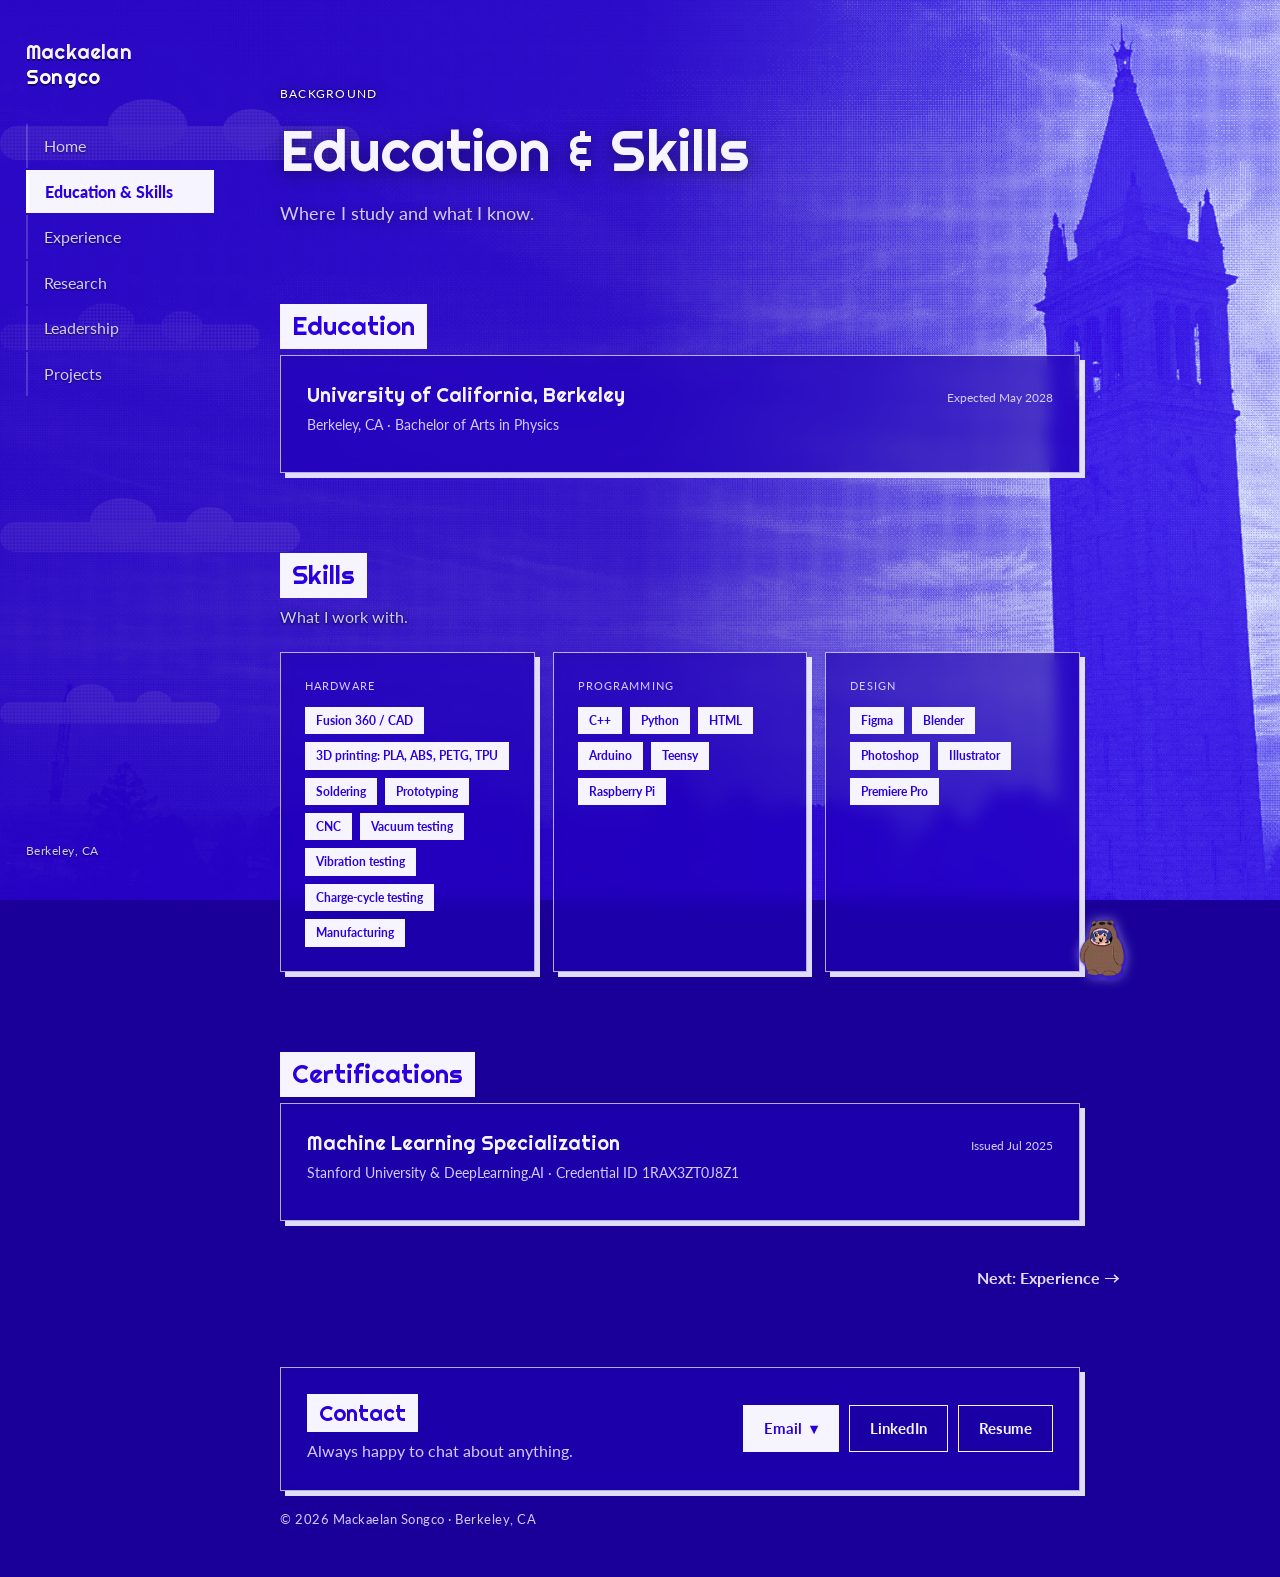
==== commit 4f6c81e7: "Open LinkedIn link in a new tab" ====
--- a/education.html
+++ b/education.html
@@ -110,7 +110,7 @@
             <a href="mailto:mackaelansongco@gmail.com">mackaelansongco@gmail.com</a>
           </div>
         </details>
-        <a class="btn" href="https://www.linkedin.com/in/mackaelan-songco-5a1137248/">LinkedIn</a>
+        <a class="btn" href="https://www.linkedin.com/in/mackaelan-songco-5a1137248/" target="_blank" rel="noopener">LinkedIn</a>
         <a class="btn" href="Mackaelan%20Songco%20Resume.pdf" data-open-resume>Resume</a>
       </div>
     </div>
--- a/style.css
+++ b/style.css
@@ -671,3 +671,7 @@
 
 /* Keep tall photos inside the 4:3 project viewer, centred */
 html body .project-dialog .dlg-main > img { aspect-ratio: 4 / 3; height: auto; object-fit: cover; }
+
+/* Slider under a 3D model with moving parts (the claw). */
+.model3d-slider { display: flex; align-items: center; gap: .75rem; margin: .7rem 0 0; font-size: .9rem; }
+.model3d-slider input { flex: 1; accent-color: #ee8cff; }
